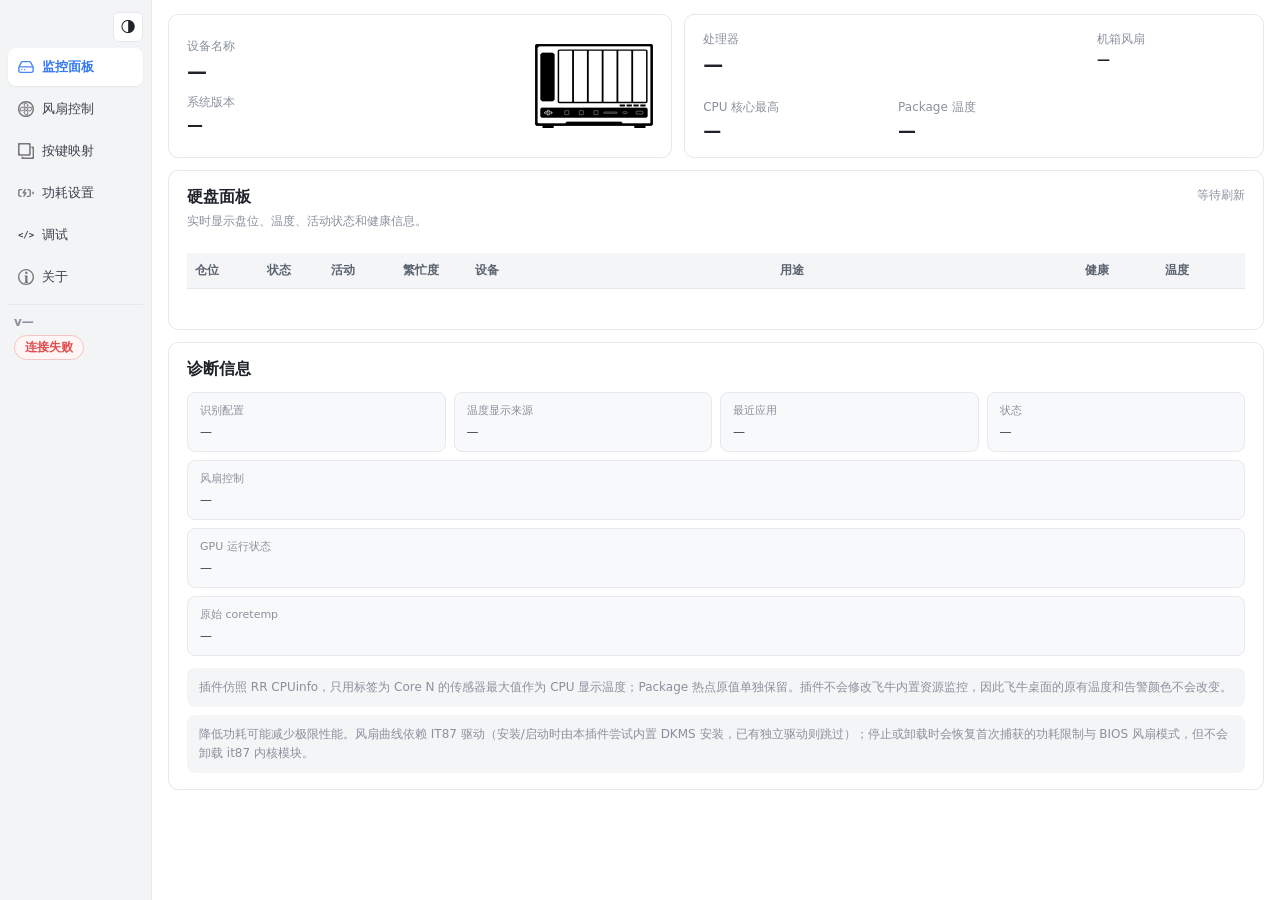
==== app/ui/static/index.html @ 1a3ddbdf "恢复上游完整项目结构 (保留 src/ 简化版待整合)" ====
<!doctype html>
<html lang="zh-CN">
<head>
  <meta charset="utf-8">
  <meta name="viewport" content="width=device-width, initial-scale=1">
  <meta name="theme-color" content="#f3f4f6">
  <title>TAD6S4N模块</title>
  <script>
    // 首帧引导：与 app.js currentThemeMode() 同口径归一化存储值（非法值归
    // auto），跟随档优先读 fnOS 父窗口 body[theme-mode]（同源内嵌时），
    // 不可读再退 prefers-color-scheme，避免首帧闪错色。
    // theme-color 与 styles.css 的 --bg 同值：手机浏览器地址栏等宿主外壳
    // 取该色，跟随明暗同步，深色页面下不再顶条闪白。
    (function () {
      function parentThemeMode() {
        try {
          var parent = window.parent;
          if (parent === window || !parent.document || !parent.document.body) return '';
          var mode = (parent.document.body.getAttribute('theme-mode') || '').trim().toLowerCase();
          return mode === 'dark' || mode === 'light' ? mode : '';
        } catch (error) { return ''; /* 父窗口跨域不可读 */ }
      }
      try {
        var mode = localStorage.getItem('tad-theme');
        if (mode !== 'dark' && mode !== 'light' && mode !== 'auto') mode = 'auto';
        var theme = mode;
        if (mode === 'auto') {
          theme = parentThemeMode() || (window.matchMedia('(prefers-color-scheme: dark)').matches ? 'dark' : 'light');
        }
        document.documentElement.dataset.theme = theme;
        var themeColor = document.querySelector('meta[name="theme-color"]');
        if (themeColor) themeColor.setAttribute('content', theme === 'dark' ? '#141519' : '#f3f4f6');
      } catch (error) { /* localStorage 不可用时跟随系统 */ }
    })();
  </script>
  <link rel="stylesheet" href="styles.css?v=0.10.19-t5-t5">
  <script>
    // 样式自愈：升级包后浏览器可能仍持有带长缓存的远古样式表（无 CSS 变量，
    // 表现为图表坐标线消失、文字变黑、主题切换无反应）。绕过缓存拉取服务端
    // 现行 styles.css，缺少主题变量标记则把引用换成一次性地址强制刷新。
    (function () {
      if (!window.fetch) return;
      var link = document.querySelector('link[rel="stylesheet"][href*="styles.css"]');
      if (!link) return;
      fetch(link.href, { cache: 'reload' }).then(function (res) { return res.text(); }).then(function (text) {
        if (text.indexOf('chart-grid-line') !== -1 || link.dataset.healed === '1') return;
        link.dataset.healed = '1';
        link.href = link.href.replace(/([?&])v=[^&]*/, '$1v=' + Date.now());
      }).catch(function () { /* 网络失败时保持现状 */ });
    })();
  </script>
</head>
<body>
  <main class="shell">
    <div class="app-layout">
      <aside class="app-sidebar">
        <button id="theme-toggle" type="button" class="theme-toggle" aria-label="切换主题">🌗</button>
        <nav class="app-tabs" role="tablist" aria-label="插件功能">
          <button id="tab-temperature" type="button" role="tab" aria-selected="true" aria-controls="panel-temperature" tabindex="0"><img src="images/panel/监控面板图标.svg" alt="">监控面板</button>
          <button id="tab-fan" type="button" role="tab" aria-selected="false" aria-controls="panel-fan" tabindex="-1"><img src="images/panel/风扇控制图标.svg" alt="">风扇控制</button>
          <button id="tab-gpio" type="button" role="tab" aria-selected="false" aria-controls="panel-gpio" tabindex="-1"><img src="images/panel/按键映射图标.svg" alt="">按键映射</button>
          <button id="tab-power" type="button" role="tab" aria-selected="false" aria-controls="panel-power" tabindex="-1"><img src="images/panel/功耗设置图标.svg" alt="">功耗设置</button>
          <button id="tab-debug" type="button" role="tab" aria-selected="false" aria-controls="panel-debug" tabindex="-1"><span class="debug-tab-icon" aria-hidden="true">&lt;/&gt;</span>调试</button>
          <button id="tab-about" type="button" role="tab" aria-selected="false" aria-controls="panel-about" tabindex="-1"><img src="images/panel/关于我们图标.svg" alt="">关于</button>
        </nav>
        <section class="sidebar-meta" aria-label="插件信息">
          <span id="app-version" class="app-version">v—</span>
          <div class="health-summary">
            <span id="health" class="badge pending" tabindex="0" aria-describedby="health-tooltip">读取中</span>
            <div id="health-tooltip" class="health-tooltip" role="tooltip">正在读取模块状态…</div>
          </div>
        </section>
      </aside>

      <form id="config-form" class="tab-form">
        <section id="panel-temperature" class="tab-panel" role="tabpanel" aria-labelledby="tab-temperature">
          <section class="overview-grid" aria-label="设备状态">
            <article class="card device-identity">
              <div class="device-copy">
                <span>设备名称</span>
                <strong id="device-name">—</strong>
                <span>系统版本</span>
                <b id="os-version">—</b>
              </div>
              <img src="images/panel/设备外观图.svg" alt="TAD6S4N 设备外观">
            </article>
            <article class="card device-stats">
              <div class="processor-overview">
                <div>
                  <span>处理器</span>
                  <strong id="cpu-model">—</strong>
                </div>
                <div class="temperature-pair">
                  <p><span id="cpu-display-label">CPU 核心最高</span><b id="cpu-display-temperature">—</b></p>
                  <p><span>Package 温度</span><b id="package-temperature">—</b></p>
                </div>
              </div>
              <div class="fan-overview">
                <span>机箱风扇</span>
                <div id="fan-rpm-list" class="fan-rpm-list"><strong id="fan-rpm">—</strong></div>
              </div>
            </article>
          </section>

          <section class="card storage-panel" aria-labelledby="storage-heading">
            <div class="panel-heading">
              <div>
                <h2 id="storage-heading">硬盘面板</h2>
                <p>实时显示盘位、温度、活动状态和健康信息。</p>
              </div>
              <span id="storage-updated" class="table-meta">等待刷新</span>
            </div>
            <div id="storage-visual" class="storage-visual" aria-label="硬盘机箱槽位图"></div>
            <div class="table-scroll">
              <table class="status-table storage-table">
                <thead><tr><th class="storage-col-slot">仓位</th><th class="storage-col-state">状态</th><th class="storage-col-activity">活动</th><th class="storage-col-util">繁忙度</th><th class="storage-col-device"><span class="storage-head-device">设备</span><span class="storage-head-model">型号</span></th><th class="storage-col-purpose">用途</th><th class="storage-col-health">健康</th><th class="storage-col-temp">温度</th></tr></thead>
                <tbody id="storage-body"></tbody>
              </table>
            </div>
            <p id="storage-error" class="inline-status"></p>
          </section>

          <section class="card details">
            <h2>诊断信息</h2>
            <dl class="diagnostic-grid">
              <div class="diagnostic-card"><dt>识别配置</dt><dd id="profile">—</dd></div>
              <div class="diagnostic-card"><dt>温度显示来源</dt><dd id="temperature-source">—</dd></div>
              <div class="diagnostic-card"><dt>最近应用</dt><dd id="last-apply">—</dd></div>
              <div class="diagnostic-card"><dt>状态</dt><dd id="last-error">—</dd></div>
              <div class="diagnostic-card diagnostic-wide"><dt>风扇控制</dt><dd id="fan-control" class="diagnostic-chips">—</dd></div>
              <div class="diagnostic-card diagnostic-wide"><dt>GPU 运行状态</dt><dd id="gpu-runtime" class="diagnostic-chips">—</dd></div>
              <div class="diagnostic-card diagnostic-wide"><dt>原始 coretemp</dt><dd id="temperature-sensors" class="diagnostic-chips sensor-chips">—</dd></div>
            </dl>
            <p class="notice temperature-notice">插件仿照 RR CPUinfo，只用标签为 Core N 的传感器最大值作为 CPU 显示温度；Package 热点原值单独保留。插件不会修改飞牛内置资源监控，因此飞牛桌面的原有温度和告警颜色不会改变。</p>
            <p class="notice">降低功耗可能减少极限性能。风扇曲线依赖 IT87 驱动（安装/启动时由本插件尝试内置 DKMS 安装，已有独立驱动则跳过）；停止或卸载时会恢复首次捕获的功耗限制与 BIOS 风扇模式，但不会卸载 it87 内核模块。</p>
          </section>
        </section>

        <section id="panel-fan" class="tab-panel" role="tabpanel" aria-labelledby="tab-fan" hidden>
          <div id="fan-driver-warning" class="fan-driver-warning" role="alert" hidden>
            <span class="warning-icon" aria-hidden="true">!</span>
            <div>
              <strong id="fan-warning-title">未检测到或未加载 IT87 风扇驱动</strong>
              <p><span id="fan-warning-description">风扇转速和 PWM 控制暂不可用。请确认已安装 dkms、gcc、make 与当前内核的 linux-headers，然后重启本模块。</span> <a id="fan-warning-driver-link" href="https://github.com/IamAyang233/fnos-it87-kmod" target="_blank" rel="noopener noreferrer">仍可用独立 IT87 驱动包（可选）</a></p>
            </div>
          </div>
          <section class="card fan-editor" aria-labelledby="fan-heading">
            <div class="panel-heading fan-heading">
              <div>
                <h2 id="fan-heading">CPU、HDD 与 NVMe 三温控曲线</h2>
                <p>三条曲线分别计算目标转速，始终采用较高值；传感器异常或达到紧急温度时自动满速。</p>
              </div>
              <label class="toggle"><input id="fan-enabled" type="checkbox"><span></span>启用风扇曲线</label>
            </div>

            <select id="fan-device" hidden aria-hidden="true"></select>
            <div class="field-grid fan-settings">
              <label class="field">
                <span>最低转速</span>
                <div class="input-wrap"><input id="fan-min" type="number" min="30" max="100" step="1" required><b>%</b></div>
                <small>为防止停转，最低允许 30%</small>
              </label>
              <label class="field">
                <span>紧急满速温度</span>
                <div class="input-wrap"><input id="fan-emergency" type="number" min="70" max="100" step="1" required><b>°C</b></div>
                <small>达到此温度立即强制 100%</small>
              </label>
              <label class="field">
                <span>采样间隔</span>
                <div class="input-wrap"><input id="fan-poll" type="number" min="1" max="10" step="1" required><b>秒</b></div>
                <small>建议保持 2 秒</small>
              </label>
            </div>

            <div class="curve-tabs" role="tablist" aria-label="温控曲线编辑器切换">
              <button id="curve-tab-cpu" type="button" class="curve-tab" role="tab" aria-selected="true" aria-controls="cpu-curve-editor">CPU</button>
              <button id="curve-tab-hdd" type="button" class="curve-tab" role="tab" aria-selected="false" aria-controls="disk-curve-editor">HDD/SATA</button>
              <button id="curve-tab-nvme" type="button" class="curve-tab" role="tab" aria-selected="false" aria-controls="nvme-curve-editor">NVMe</button>
            </div>

            <div class="curve-editors">
              <section id="cpu-curve-editor" class="curve-editor" role="tabpanel" aria-labelledby="cpu-curve-heading" data-curve-kind="cpu">
                <div class="curve-editor-heading">
                  <h3 id="cpu-curve-heading">CPU 温度曲线</h3>
                  <span>读取 coretemp 最高值</span>
                </div>
                <svg id="fan-curve-chart" class="curve-chart" viewBox="0 0 640 260" role="application" tabindex="0" aria-label="可拖拽的 CPU 温控曲线" aria-describedby="curve-help"></svg>
                <div class="curve-toolbar">
                  <div class="curve-actions">
                    <button id="curve-add" type="button">+ 增加节点</button>
                    <button id="curve-remove" type="button">删除选中节点</button>
                  </div>
                  <strong id="curve-selected">—</strong>
                </div>
                <fieldset class="curve-fan-selector"><legend>CPU 曲线控制的风扇</legend><div id="cpu-fan-options" class="curve-fan-options"></div></fieldset>
                <p id="curve-help">拖动圆点调整 CPU 温度和转速；支持 2–8 个节点，也可使用方向键微调。</p>
              </section>
              <section id="disk-curve-editor" class="curve-editor" role="tabpanel" aria-labelledby="disk-curve-heading" data-curve-kind="hdd" hidden>
                <div class="curve-editor-heading">
                  <h3 id="disk-curve-heading">HDD/SATA 温度曲线</h3>
                  <span>取已勾选前置仓的最高温度</span>
                </div>
                <svg id="disk-curve-chart" class="curve-chart" viewBox="0 0 640 260" role="application" tabindex="0" aria-label="可拖拽的 HDD 温控曲线" aria-describedby="disk-curve-help"></svg>
                <div class="curve-toolbar">
                  <div class="curve-actions">
                    <button id="disk-curve-add" type="button">+ 增加节点</button>
                    <button id="disk-curve-remove" type="button">删除选中节点</button>
                  </div>
                  <strong id="disk-curve-selected">—</strong>
                </div>
                <fieldset class="curve-fan-selector"><legend>HDD/SATA 曲线控制的风扇</legend><div id="hdd-fan-options" class="curve-fan-options"></div></fieldset>
                <fieldset class="curve-slot-selector">
                  <legend>参与 HDD/SATA 温控的槽位</legend>
                  <p>取消勾选后，该槽位温度不再影响风扇；温度缓存约每 60 秒更新。</p>
                  <div id="hdd-slot-options" class="curve-slot-options"></div>
                </fieldset>
                <p id="disk-curve-help">默认 25°C 使用最低转速、35°C 使用 85%、50°C 使用 100%；温度来自前置 SATA 仓。</p>
              </section>
              <section id="nvme-curve-editor" class="curve-editor" role="tabpanel" aria-labelledby="nvme-curve-heading" data-curve-kind="nvme" hidden>
                <div class="curve-editor-heading">
                  <h3 id="nvme-curve-heading">NVMe 温度曲线</h3>
                  <span>取已勾选 M.2 槽的最高温度</span>
                </div>
                <svg id="nvme-curve-chart" class="curve-chart" viewBox="0 0 640 260" role="application" tabindex="0" aria-label="可拖拽的 NVMe 温控曲线" aria-describedby="nvme-curve-help"></svg>
                <div class="curve-toolbar">
                  <div class="curve-actions">
                    <button id="nvme-curve-add" type="button">+ 增加节点</button>
                    <button id="nvme-curve-remove" type="button">删除选中节点</button>
                  </div>
                  <strong id="nvme-curve-selected">—</strong>
                </div>
                <fieldset class="curve-fan-selector"><legend>NVMe 曲线控制的风扇</legend><div id="nvme-fan-options" class="curve-fan-options"></div></fieldset>
                <fieldset class="curve-slot-selector">
                  <legend>参与 NVMe/SSD 温控的槽位</legend>
                  <p>取消勾选后，该槽位温度不再影响风扇；全部取消则停用 NVMe 温控曲线。</p>
                  <div id="nvme-slot-options" class="curve-slot-options"></div>
                </fieldset>
                <p id="nvme-curve-help">默认沿用硬盘温控阈值，可独立拖拽调整；温度来自四个 M.2 槽位。</p>
              </section>
            </div>
            <p class="notice curve-notice">最终转速 = CPU、HDD/SATA 与 NVMe 三条曲线目标的最高值；某类盘温暂不可用时，该曲线不参与控制。</p>
          </section>
          <div class="actions app-actions">
            <button id="save-fan" type="button" class="primary">保存风扇控制</button>
          </div>
          <p id="message-fan" class="message" role="status" aria-live="polite"></p>

          <section class="card history-card" aria-labelledby="history-heading">
            <div class="panel-heading">
              <div>
                <h2 id="history-heading">历史温度</h2>
                <p>温度（左轴，°C）与风扇转速（右轴，占满量程百分比）随时间的变化；采样开关、保存天数等更多设置在“&lt;/&gt; 调试”页的“历史温度与风扇控制”。</p>
              </div>
              <div class="history-range" role="group" aria-label="时间范围">
                <div class="history-range-slider">
                  <output id="history-range-value" class="history-range-value" for="history-range-slider">30 分钟</output>
                  <input id="history-range-slider" class="history-range-input" type="range" min="0" max="1000" step="1" value="0" aria-label="历史时间范围：30 分钟到 2 小时无极调节（1 分钟粒度），之后为 6 小时、12 小时、24 小时、7 天、30 天固定挡位，7 天与 30 天按保存天数显隐">
                  <div class="history-range-ticks layout-7" aria-hidden="true">
                    <span class="history-range-tick" data-tick="cont-min">30分</span>
                    <span class="history-range-tick" data-tick="cont-max">2时</span>
                    <span class="history-range-tick" data-tick="6h">6时</span>
                    <span class="history-range-tick" data-tick="12h">12时</span>
                    <span class="history-range-tick" data-tick="24h">24时</span>
                    <span class="history-range-tick" data-tick="7d">7天</span>
                    <span class="history-range-tick" data-tick="30d">30天</span>
                  </div>
                </div>
              </div>
            </div>
            <div id="history-legend" class="history-legend"></div>
            <svg id="history-chart" class="curve-chart history-chart" viewBox="0 0 640 260" role="img" aria-label="温度与风扇转速历史曲线"></svg>
            <div id="history-scrub-bar" class="history-scrub-bar" hidden>
              <span id="history-scrub-range" class="history-scrub-range"></span>
              <button id="history-scrub-live" class="history-scrub-live" type="button" hidden>回到最新</button>
            </div>
            <div id="history-tooltip" class="history-tooltip" role="status" hidden></div>
            <p id="history-status" class="inline-status"></p>
            <p class="notice">数据由插件后台每分钟采样一次并写入本地数据库，按设置的保存天数保留；采样开关、大小上限与保存天数在“&lt;/&gt; 调试”页的“历史温度与风扇控制”中。插件停止运行期间不采集，重启后曲线会出现断口；长时间范围下服务端会自动按峰值聚合，温度曲线展示区间内的最高温；30 分钟至 24 小时各档支持在图上左右拖动，回看约 8 倍于所选跨度的历史记录。</p>
          </section>
          <section class="card debug-panel" id="fan-debug-card" aria-labelledby="fan-debug-heading" hidden>
            <div class="panel-heading">
              <div>
                <h2 id="fan-debug-heading">风扇调试</h2>
                <p>逐风扇手动设定转速与独立的自动递增测试。勾选接管的风扇脱离温控曲线、仅受行内调试值控制（CPU 超过紧急温度时仍强制全速兜底）；未接管的风扇照常受曲线控制，可与调试中的风扇并存。</p>
              </div>
            </div>
            <div class="table-scroll">
              <table class="status-table fan-debug-table">
                <thead><tr><th>接管</th><th>风扇</th><th>通道</th><th>当前转速</th><th>当前 PWM</th><th>模式</th><th>调试转速</th><th>每次递增</th><th>递增间隔</th><th>自动测试</th></tr></thead>
                <tbody id="fan-debug-body"></tbody>
              </table>
            </div>
            <p class="notice">勾选“接管”后该风扇脱离温控曲线，仅受行内调试转速控制；取消勾选立即恢复曲线并结束该风扇的自动测试。调试值支持三种单位：转速 RPM（闭环控制——设定目标转速后按反馈实测自动微调 PWM，实测与目标差 ≤3% 即保持；目标初值来自自动学习的 PWM→转速特性表，全速运转时满转基准也会自动标定并随特性表在重启后保留，表随风扇被驱动过的工况自动充实；等不及自然学习可点行内“标定”主动全速数秒一次学到位；实际转速仍以“当前转速”读数为准）、百分比 %（0–100）、PWM（0–255 原始占空比，不带符号），切换单位时数值自动换算并同步。行内“自动测试”滑动开关按风扇独立启停：开启后从当前调试转速起，按该行的递增值与间隔推进，到所选单位上限自动完成并保持；再次开启会从 0 重跑。一个风扇递增期间，其他风扇可照常手动调试。</p>
            <p id="fan-debug-status" class="message" role="status" aria-live="polite"></p>
          </section>

        </section>

        <section id="panel-gpio" class="tab-panel" role="tabpanel" aria-labelledby="tab-gpio" hidden>
          <section class="card gpio-editor" aria-labelledby="gpio-heading">
            <div class="panel-heading gpio-heading">
              <div>
                <h2 id="gpio-heading">机箱按键映射</h2>
                <p>固定读取主板 GPIO：复制键 0xA04/bit6、网络键 0xA00/bit3、后置重置键 0xA03/bit6；长按 3/9/15 秒可独立绑定内置动作或自定义 Bash 脚本。</p>
              </div>
              <label class="toggle"><input id="gpio-enabled" type="checkbox"><span></span>启用按键映射</label>
            </div>
            <div class="table-scroll">
              <table class="status-table gpio-table">
                <thead><tr><th>按键</th><th>长按 3 秒</th><th>长按 9 秒</th><th>长按 15 秒</th></tr></thead>
                <tbody>
                  <tr data-button="copy"><th data-label="按键"><span class="button-name"><img src="images/panel/复制按键.svg" alt="">复制按键</span></th><td data-label="长按 3 秒"><select class="gpio-action" data-stage="hold_3s"></select></td><td data-label="长按 9 秒"><select class="gpio-action" data-stage="hold_9s"></select></td><td data-label="长按 15 秒"><select class="gpio-action" data-stage="hold_15s"></select></td></tr>
                  <tr data-button="network"><th data-label="按键"><span class="button-name"><img src="images/panel/网络按键.svg" alt="">网络按键</span></th><td data-label="长按 3 秒"><select class="gpio-action" data-stage="hold_3s"></select></td><td data-label="长按 9 秒"><select class="gpio-action" data-stage="hold_9s"></select></td><td data-label="长按 15 秒"><select class="gpio-action" data-stage="hold_15s"></select></td></tr>
                  <tr data-button="rear_reset"><th data-label="按键"><span class="button-name"><img src="images/panel/RESET按键.svg" alt="">后置重置按键</span></th><td data-label="长按 3 秒"><select class="gpio-action" data-stage="hold_3s"></select></td><td data-label="长按 9 秒"><select class="gpio-action" data-stage="hold_9s"></select></td><td data-label="长按 15 秒"><select class="gpio-action" data-stage="hold_15s"></select></td></tr>
                </tbody>
              </table>
            </div>
            <p id="gpio-status" class="inline-status">按键映射默认关闭。</p>
            <p class="notice">短按不会触发动作；达到长按阈值时会尝试蜂鸣并闪灯确认，松开后执行对应动作。自定义脚本由插件服务以 root 运行，单次最长 30 秒并限制日志输出。请只保存你完全信任的脚本。</p>
          </section>
          <section class="card gpio-scripts-panel" aria-labelledby="gpio-scripts-heading">
            <div class="panel-heading">
              <div>
                <h2 id="gpio-scripts-heading">Shell 脚本管理</h2>
                <p>新增或编辑 Bash 脚本后，再到上方长按下拉框选择对应脚本；最后点击“保存按钮控制”统一持久化。</p>
              </div>
              <button id="gpio-script-add" type="button" class="primary">+ 新增脚本</button>
            </div>
            <div id="gpio-script-list" class="gpio-script-list"></div>
            <div id="gpio-script-editor" class="gpio-script-editor" hidden>
              <input id="gpio-script-id" type="hidden">
              <label class="field script-name-field">
                <span>脚本名称</span>
                <input id="gpio-script-name" class="text-input" type="text" maxlength="64" placeholder="例如：重启 Docker 服务" autocomplete="off">
              </label>
              <label class="script-body-label" for="gpio-script-body">Bash 脚本内容</label>
              <div class="bash-editor">
                <pre id="gpio-script-highlight" aria-hidden="true"><code></code></pre>
                <textarea id="gpio-script-body" aria-label="Bash 脚本内容" spellcheck="false" autocapitalize="off" autocomplete="off" wrap="off" placeholder="#!/usr/bin/env bash&#10;set -euo pipefail&#10;&#10;# 在这里编写脚本"></textarea>
              </div>
              <div class="script-editor-footer">
                <span id="gpio-script-size">0 / 65536 字节</span>
                <div class="actions">
                  <button id="gpio-script-cancel" type="button">取消</button>
                  <button id="gpio-script-commit" type="button" class="primary">应用脚本修改</button>
                </div>
              </div>
            </div>
            <p id="gpio-script-message" class="inline-status" role="status" aria-live="polite"></p>
            <p class="notice script-risk-notice">高风险功能：脚本拥有 root 权限，可以修改或删除系统数据。插件只负责固定使用 Bash、限制执行时间和输出大小，不会分析脚本是否安全。</p>
          </section>
          <div class="actions app-actions">
            <button id="save-gpio" type="button" class="primary">保存按钮控制</button>
          </div>
          <p id="message-gpio" class="message" role="status" aria-live="polite"></p>
        </section>

        <section id="panel-power" class="tab-panel" role="tabpanel" aria-labelledby="tab-power" hidden>
          <section class="card power-panel" aria-labelledby="power-heading">
            <div class="panel-heading">
              <div>
                <h2 id="power-heading">功耗模式</h2>
                <p>根据处理器自动提供节能、标准和性能配置，也可切换到自定义功耗。</p>
              </div>
              <label class="toggle"><input id="enabled" type="checkbox"><span></span>启用限制</label>
            </div>
            <div id="power-modes" class="power-modes" role="radiogroup" aria-label="功耗模式">
              <label><input type="radio" name="power-mode" value="saving"><span>节能</span></label>
              <label><input type="radio" name="power-mode" value="standard"><span>标准</span></label>
              <label><input type="radio" name="power-mode" value="performance"><span>性能</span></label>
              <label><input type="radio" name="power-mode" value="custom"><span>自定义</span></label>
            </div>
            <div class="power-current"><span>当前 PL1 <b id="current-pl1">—</b></span><span>当前 PL2 <b id="current-pl2">—</b></span></div>
            <div id="power-custom-fields" class="field-grid power-settings">
              <label class="field"><span>PL1 持续功耗</span><div class="input-wrap"><input id="pl1" type="number" step="1" required><b>W</b></div><small id="pl1-range">—</small></label>
              <label class="field"><span>PL2 短时功耗</span><div class="input-wrap"><input id="pl2" type="number" step="1" required><b>W</b></div><small id="pl2-range">—</small></label>
              <label class="field"><span>自动校验间隔</span><div class="input-wrap"><input id="interval" type="number" min="5" max="300" step="1" required><b>秒</b></div><small>系统或休眠恢复覆盖限制后自动重应用</small></label>
            </div>
            <p class="notice">预设值始终受当前处理器与 RAPL 硬件上限约束；性能模式不会越过插件识别的安全范围。</p>
          </section>
          <div class="actions app-actions">
            <button id="save-global" type="button" class="primary">保存功耗设置</button>
            <button id="apply-now" type="button">立即重应用</button>
            <button id="restore" type="button" class="danger">恢复安装前配置</button>
          </div>
          <p id="message-global" class="message" role="status" aria-live="polite"></p>
        </section>

        <section id="panel-debug" class="tab-panel" role="tabpanel" aria-labelledby="tab-debug" hidden>
          <section class="card debug-panel" aria-labelledby="debug-heading">
            <div class="panel-heading">
              <div>
                <h2 id="debug-heading">调试报告</h2>
                <p>生成可供排查问题使用的模块诊断报告。报告主体来自调试接口，另附宿主窗口结构信息（标签/类名/背景色，不含文本与地址）用于定位窗口外观问题。</p>
              </div>
            </div>
            <div class="actions debug-actions">
              <button id="debug-generate-report" type="button" class="primary">生成调试报告</button>
              <button id="debug-copy-report" type="button" disabled>复制报告</button>
              <button id="debug-download-report" type="button" disabled>下载报告</button>
              <button id="debug-open-issue" type="button" disabled>打开 GitHub Issue</button>
            </div>
            <p id="debug-report-meta" class="debug-report-meta">尚未生成报告</p>
            <textarea id="debug-report" class="debug-report" readonly spellcheck="false" aria-label="调试报告内容" placeholder="点击“生成调试报告”获取报告"></textarea>
            <p id="debug-status" class="message" role="status" aria-live="polite">可以生成一份新的调试报告。</p>
          </section>

          <section class="card debug-panel" aria-labelledby="history-settings-heading">
            <div class="panel-heading">
              <div>
                <h2 id="history-settings-heading">历史温度与风扇控制</h2>
                <p>采样开关、数据库大小上限与保存天数，以及历史数据的导出与清空；曲线与时间范围在“风扇控制”页的历史温度卡片。风扇调试控制在“风扇控制”页，用下方开关启用。</p>
              </div>
              <label class="toggle"><input id="fan-debug-visible" type="checkbox"><span></span>启用风扇调试</label>
            </div>
            <label class="toggle history-toggle"><input id="history-enabled" type="checkbox"><span></span>启用历史记录</label>
            <div id="history-disabled-notice" class="inline-status history-disabled-notice" hidden>历史记录已停用：后台不再写入新采样，已保存的数据仍会按保留期与大小上限继续清理。</div>
            <div class="field-grid history-settings">
              <label class="field">
                <span>数据库大小上限</span>
                <div class="input-wrap"><input id="history-max-size" type="number" min="8" max="1024" step="8" value="64" inputmode="numeric"><b>MB</b></div>
                <small>超限后同步清理运行日志</small>
              </label>
              <label class="field">
                <span>保存天数</span>
                <div class="input-wrap"><input id="history-retention-days" type="number" min="1" step="1" value="30" inputmode="numeric"><b>天</b></div>
                <small>默认 30 天；可设大实现接近不限期，磁盘由大小上限兜底</small>
              </label>
            </div>
            <div class="history-archive">
              <label class="toggle history-archive-toggle"><input id="history-archive-enabled" type="checkbox"><span></span>启用长期记录</label>
              <div class="field history-archive-dir">
                <span>长期记录保存位置</span>
                <div class="history-archive-row">
                  <input id="history-archive-dir" class="text-input" type="text" placeholder="/vol1/1000/长期记录" autocomplete="off" spellcheck="false">
                  <button id="history-archive-browse" type="button">浏览</button>
                </div>
                <small>开启后数据先在系统盘缓存，按月归档写入到保存位置，HDD 仅在归档时单次写入，文件数量不限制</small>
              </div>
            </div>
            <div class="actions history-actions">
              <button id="save-history" type="button" class="primary">保存历史设置</button>
              <div class="history-export-wrap" title="导出后台采样的温度、风扇与传感器历史（SQLite 数据库，按保存天数保留）；sql 为数据库快照，csv 为可用 Excel 打开的宽表">
                <button id="history-export-toggle" type="button" aria-haspopup="true" aria-expanded="false">导出历史温度数据 ▾</button>
                <div id="history-export-menu" class="history-export-menu" hidden>
                  <button id="history-export-sql" type="button">下载sql</button>
                  <button id="history-export-csv" type="button">下载为csv</button>
                </div>
              </div>
              <button id="history-clear" type="button" class="danger">清空数据库</button>
            </div>
            <p id="message-history" class="message" role="status" aria-live="polite"></p>
            <p class="notice history-limit-notice">满配设备（4 风扇 + 6 盘位 + 12 传感器）每分钟采样约 0.7 KB，30 天约 30–45 MB；数据库同时受 保留天数与大小上限约束，超限后从最旧的一天开始删除。</p>
          </section>

          <section class="card debug-panel" aria-labelledby="runlog-heading">
            <div class="panel-heading">
              <div>
                <h2 id="runlog-heading">运行日志</h2>
                <p>守护进程的文本诊断日志（/var/log/tank/tad-module.log），正常情况下近乎空白；超过大小上限会自动截断并保留一代备份。</p>
              </div>
            </div>
            <div class="field-grid history-settings">
              <label class="field">
                <span>日志大小上限</span>
                <div class="input-wrap"><input id="runlog-max-size" type="number" min="1" max="256" step="1" value="16" inputmode="numeric"><b>MB</b></div>
                <small>范围 1–256 MB，默认 16 MB；与历史数据库大小上限相互独立</small>
              </label>
            </div>
            <div class="actions history-actions">
              <button id="save-runlog" type="button" class="primary">保存日志设置</button>
              <button id="runlog-export" type="button">导出日志</button>
              <button id="runlog-clear" type="button" class="danger">清空日志</button>
            </div>
            <p id="runlog-status" class="message" role="status" aria-live="polite"></p>
          </section>

          <section class="card debug-panel" aria-labelledby="sensor-names-heading">
            <div class="panel-heading">
              <div>
                <h2 id="sensor-names-heading">传感器显示名</h2>
                <p>为温度传感器设置便于辨认的显示名（如多个 temp1），并可选择其归属父类（默认按驱动自动归类）；历史温度与悬浮提示会使用该名称，配置保存在本机，所有设备生效。</p>
              </div>
            </div>
            <div id="sensor-names-list" class="sensor-names-list"></div>
            <div class="actions debug-actions">
              <button id="sensor-names-save" type="button" class="primary">保存显示名</button>
            </div>
            <p id="sensor-names-status" class="message" role="status" aria-live="polite">切换到历史温度页一次即可列出全部传感器。</p>
          </section>

          <section class="card debug-panel" aria-labelledby="serial-sensor-heading">
            <div class="panel-heading">
              <div>
                <h2 id="serial-sensor-heading">USB 串口温度传感器</h2>
                <p>经 USB 转串口模块（CH340、CP210x、FTDI 等）接入的温度计：固件逐行输出含温度数字的文本（如 25.6、+25.6、temp:25.6），行内第一个合理温度按摄氏度入库，可同时接多个。读取为间歇轮询（每 5 秒开口读一次），其余时间串口空闲、可被其他程序读取。读数出现在历史温度「其它」分组（键 usb:tty: 开头），可在上方「传感器显示名」改名。设备优先选 by-id 路径（插拔编号不漂移）；两个一模一样的适配器 by-id 会撞名，用 by-path 按物理插口区分。</p>
              </div>
            </div>
            <div id="serial-sensor-rows" class="serial-sensor-rows"></div>
            <div class="actions debug-actions">
              <button id="serial-sensor-add" type="button">添加传感器</button>
              <button id="serial-sensor-save" type="button" class="primary">保存串口传感器</button>
            </div>
            <p id="serial-sensor-status" class="message" role="status" aria-live="polite">插入 USB 转串口设备后，下拉框会自动列出候选串口。</p>
          </section>
        </section>

        <section id="panel-about" class="tab-panel" role="tabpanel" aria-labelledby="tab-about" hidden>
          <section class="card about-panel">
            <div class="about-heading">
              <img src="images/panel/设备外观图.svg" alt="TAD6S4N">
              <div>
                <h2>TAD6S4N模块</h2>
                <p>为 TANK TAD6S4N 机型定制，其它硬件目前未做完整适配。</p>
                <p class="about-version-line">当前版本 <strong id="about-version">v—</strong></p>
                <div class="about-health-line">
                  <span>运行状态</span>
                  <span id="about-health" class="badge pending">读取中</span>
                </div>
                <p id="about-health-detail" class="about-health-detail">正在读取模块状态…</p>
              </div>
            </div>
            <div class="about-features">
              <article><h3>监控面板</h3><p>显示主机名称、系统版本、CPU 型号温度、风扇转速，以及硬盘位置、温度、活动和健康状态。</p></article>
              <article><h3>风扇控制</h3><p>通过 CPU、HDD 和 NVMe 三条温度曲线智能调度散热，并支持按风扇独立选择温度来源。</p></article>
              <article><h3>按键映射</h3><p>适配前置复制、网络按键和后置 RESET 孔，每个按键支持四种触发时长与自定义 Bash 脚本。</p></article>
              <article><h3>功耗设置</h3><p>提供节能、标准、性能和自定义功耗模式，直观限制 PL1 与 PL2 功耗墙。</p></article>
            </div>
            <section class="about-project" aria-label="项目与更新">
              <div>
                <h3>项目与更新</h3>
                <p>可前往 GitHub 查看源码，或手动检查是否有新版本。进入插件时不会自动联网检查。</p>
              </div>
              <div class="about-actions">
                <a class="about-action" href="https://github.com/luodaoyi/TAD6S4N10G-fnos" target="_blank" rel="noopener noreferrer">GitHub 仓库</a>
                <button id="check-updates" type="button" class="primary">检查更新</button>
                <a id="update-release-link" class="about-action about-update-link" href="https://github.com/luodaoyi/TAD6S4N10G-fnos/releases" target="_blank" rel="noopener noreferrer" hidden>前往更新</a>
              </div>
              <p id="update-status" class="update-status" role="status" aria-live="polite">点击检查是否有新版本</p>
            </section>
            <p class="notice">风扇功能依赖 IT87 驱动（本插件安装时会尝试内置 DKMS）。插件开发：<a href="https://mi-d.cn" target="_blank" rel="noopener noreferrer">mi-d.cn</a> · <a href="https://tank-g.taobao.com/" target="_blank" rel="noopener noreferrer">TANK</a></p>
          </section>
        </section>
      </form>
    </div>
  </main>
  <div id="app-modal" class="app-modal" hidden>
    <div class="app-modal-backdrop" data-modal-close></div>
    <div class="app-modal-dialog" role="dialog" aria-modal="true" aria-labelledby="app-modal-title">
      <h3 id="app-modal-title">详细信息</h3>
      <p id="app-modal-body"></p>
      <button id="app-modal-close" type="button" class="primary" data-modal-close>关闭</button>
    </div>
  </div>
  <script src="app.js?v=0.10.19-t5-t5" defer></script>
</body>
</html>
---- app/ui/static/styles.css ----
:root {
  color-scheme: light;
  --bg: #f3f4f6;
  --sidebar: #f3f4f6;
  --surface: #ffffff;
  --line: #e6e8ed;
  --line-strong: #d5d9e0;
  --primary: #3478f6;
  --primary-hover: #2b6ae8;
  --primary-soft: #eaf2ff;
  --text: #1f2329;
  --muted: #8a919c;
  --label: #5c6470;
  --success: #2ba471;
  --warning: #d8922a;
  --danger: #e24c4c;
  --surface-soft: #f8f9fb;
  --surface-muted: #f3f5f7;
  --text-body: #2f3642;
  --text-secondary: #3a404c;
  --chart-grid: rgba(72, 82, 102, .12);
  --chart-axis: #8a919c;
  --sidebar-hover: rgba(255, 255, 255, .55);
  --radius: 10px;
  --radius-sm: 6px;

  font-family: "PingFang SC", "Microsoft YaHei UI", "Microsoft YaHei", system-ui, sans-serif;
  color: var(--text);
  background: var(--bg);
}

[data-theme="dark"] {
  color-scheme: dark;
  --bg: #141519;
  --sidebar: #16171c;
  --surface: #1f2126;
  --line: #2e3138;
  --line-strong: #3a3e47;
  --primary: #5b93ff;
  --primary-hover: #77a5ff;
  --primary-soft: #22304a;
  --text: #e8eaee;
  --muted: #9aa2ad;
  --label: #a6adb8;
  --success: #45c48d;
  --warning: #e6a53c;
  --danger: #f16a6a;
  --surface-soft: #22252b;
  --surface-muted: #262931;
  --text-body: #cfd3d9;
  --text-secondary: #b4bac3;
  --chart-grid: rgba(255, 255, 255, .25);
  --chart-axis: #c5cbd4;
  --sidebar-hover: rgba(255, 255, 255, .08);
}

* { box-sizing: border-box; }

html, body {
  height: 100%;
  margin: 0;
  /* overflow:hidden 仍允许程序化/聚焦滚动：手机上点页面底部的控件时，
   * 浏览器 scroll-into-view 会把根元素滚出视口，整个 100% 高的壳随之
   * 离开渲染区，只剩背景色（表现为白屏）。clip 连程序化滚动一并禁止，
   * 不支持 clip 的旧引擎回退到 hidden。 */
  overflow: hidden;
  overflow: clip;
  background: var(--bg);
}

h2, h3, p { margin-top: 0; }
h2 {
  margin-bottom: 4px;
  color: var(--text);
  font-size: 16px;
  font-weight: 700;
  letter-spacing: 0;
}
h3 {
  margin-bottom: 0;
  font-size: 14px;
  font-weight: 700;
}

button, input, select, textarea { font: inherit; }

.shell,
.app-layout {
  height: 100%;
  min-height: 0;
  min-width: 0;
  overflow: hidden;
  background: var(--bg);
}

.app-layout {
  display: grid;
  grid-template-columns: 152px minmax(0, 1fr);
}

.app-sidebar {
  display: flex;
  flex-direction: column;
  min-width: 0;
  min-height: 0;
  padding: 12px 8px 10px;
  overflow-x: hidden;
  overflow-y: auto;
  overscroll-behavior: contain;
  border-right: 1px solid var(--line);
  background: var(--sidebar);
}

.app-tabs {
  display: flex;
  flex: 0 0 auto;
  flex-direction: column;
  gap: 4px;
  min-height: auto;
  overflow: visible;
}

.app-tabs button {
  display: flex;
  gap: 8px;
  align-items: center;
  width: 100%;
  height: 38px;
  min-height: 38px;
  padding: 0 10px;
  border: 0;
  border-radius: 8px;
  color: var(--text-secondary);
  background: transparent;
  text-align: left;
  font-size: 13px;
  font-weight: 500;
  cursor: pointer;
}

.app-tabs button > img {
  width: 16px;
  height: 16px;
  object-fit: contain;
  opacity: .72;
}

.debug-tab-icon {
  display: inline-flex;
  justify-content: center;
  align-items: center;
  width: 16px;
  height: 16px;
  color: currentColor;
  font: 700 9px/1 ui-monospace, SFMono-Regular, Menlo, Consolas, monospace;
}

.app-tabs button[aria-selected="true"] {
  color: var(--primary);
  background: var(--surface);
  box-shadow: 0 1px 2px rgba(31, 35, 41, .06);
  font-weight: 650;
}

.app-tabs button[aria-selected="true"] > img {
  opacity: 1;
  filter: invert(39%) sepia(86%) saturate(1804%) hue-rotate(201deg) brightness(98%) contrast(96%);
}

.app-tabs button:hover:not([aria-selected="true"]) { background: var(--sidebar-hover); }
.app-tabs button:focus-visible,
button:focus-visible,
select:focus-visible,
input:focus-visible,
.curve-chart:focus-visible,
.badge:focus-visible {
  outline: 2px solid rgba(52, 120, 246, .45);
  outline-offset: 2px;
}

.sidebar-meta {
  display: flex;
  flex-direction: column;
  gap: 6px;
  flex-shrink: 0;
  margin-top: 8px;
  padding: 10px 6px 2px;
  border-top: 1px solid var(--line);
  font-size: 12px;
}

.app-version {
  color: var(--muted);
  font-size: 12px;
  font-weight: 650;
}

#fan-device[hidden] { display: none !important; }

.badge {
  display: inline-flex;
  align-items: center;
  padding: 3px 10px;
  border: 1px solid var(--line);
  border-radius: 999px;
  color: var(--muted);
  background: var(--surface);
  font-size: 12px;
  font-weight: 650;
}

.badge.ok { color: var(--success); border-color: #bfe8d6; background: #f3fbf7; }
.badge.error { color: var(--danger); border-color: #f3c6c4; background: #fff6f5; }
.badge.pending { color: var(--muted); }

.health-summary { position: relative; align-self: flex-start; }
.health-summary .badge { cursor: help; }

.health-tooltip {
  position: fixed;
  z-index: 110;
  right: auto;
  bottom: 16px;
  left: 160px;
  width: min(360px, calc(100vw - 176px));
  max-height: calc(100vh - 32px);
  overflow: auto;
  padding: 10px 12px;
  border: 1px solid var(--line);
  border-radius: 8px;
  color: var(--text-secondary);
  background: var(--surface);
  box-shadow: 0 10px 28px rgba(31, 35, 41, .14);
  font-size: 12px;
  line-height: 1.6;
  white-space: pre-line;
  overflow-wrap: anywhere;
  opacity: 0;
  visibility: hidden;
  pointer-events: none;
}

.health-tooltip.visible,
.health-summary:hover .health-tooltip,
.health-summary:focus-within .health-tooltip {
  opacity: 1;
  visibility: visible;
}

.tab-form {
  min-width: 0;
  height: 100%;
  padding: 14px 16px 18px;
  overflow-x: hidden;
  overflow-y: auto;
  overscroll-behavior: contain;
  background: var(--surface);
}

.tab-panel {
  display: flex;
  flex-direction: column;
  gap: 12px;
  min-width: 0;
}

.tab-panel[hidden] { display: none !important; }

.card,
.panel,
.details {
  min-width: 0;
  padding: 16px 18px;
  border: 1px solid var(--line);
  border-radius: var(--radius);
  background: var(--surface);
}

.panel-heading {
  display: flex;
  justify-content: space-between;
  gap: 16px;
  align-items: flex-start;
  margin-bottom: 12px;
}

.panel-heading p,
small {
  color: var(--muted);
}

.panel-heading p {
  margin: 0;
  font-size: 12px;
  line-height: 1.55;
}

.fan-heading,
.gpio-heading { margin-bottom: 8px; }

.toggle {
  position: relative; /* input 的包含块：没有它 absolute input 会挂到视口，
     静态位置在滚动内容深处，聚焦滚动把整页拉出视口（白屏第二根因） */
  display: flex;
  gap: 8px;
  align-items: center;
  flex-shrink: 0;
  color: var(--text-body);
  font-size: 13px;
  font-weight: 650;
  white-space: nowrap;
  cursor: pointer;
}

.toggle input { position: absolute; top: 0; left: 0; opacity: 0; }

.toggle span {
  position: relative;
  width: 36px;
  height: 20px;
  border-radius: 999px;
  background: #cfd3db;
  transition: .18s;
}

.toggle span::after {
  content: "";
  position: absolute;
  top: 2px;
  left: 2px;
  width: 16px;
  height: 16px;
  border-radius: 50%;
  background: var(--surface);
  box-shadow: 0 1px 3px rgba(0, 0, 0, .16);
  transition: .18s;
}

.toggle input:checked + span { background: var(--primary); }
.toggle input:checked + span::after { transform: translateX(16px); }

.field > span,
.script-body-label {
  display: block;
  margin-bottom: 6px;
  color: var(--text-secondary);
  font-size: 12px;
  font-weight: 650;
}

.field-grid {
  display: grid;
  grid-template-columns: repeat(3, minmax(0, 1fr));
  gap: 12px;
}

.input-wrap {
  display: flex;
  align-items: center;
  overflow: hidden;
  border: 1px solid var(--line-strong);
  border-radius: var(--radius-sm);
  background: var(--surface);
}
/* 数字输入框限宽：网格列是 1fr 会把输入框连同边框拉到数百像素宽，
   数字只需 3-5 位。限宽加在外框上（含单位标签一起收拢）；
   文本输入不限，保持原有填满行为。:has() 不支持时回退为旧的全宽外观 */
.input-wrap > input[type="number"] { max-width: 150px; }
.input-wrap:has(> input[type="number"]) {
  width: fit-content;
  min-width: 150px;
  max-width: 230px;
  min-height: 38px;
}

input[type="number"] {
  min-width: 0;
  width: 100%;
  padding: 8px 10px;
  border: 0;
  outline: 0;
  color: var(--text);
  background: transparent;
  font-size: 14px;
}

select {
  width: 100%;
  max-width: 100%;
  padding: 7px 10px;
  border: 1px solid var(--line-strong);
  border-radius: 8px;
  outline: 0;
  color: var(--text);
  background: var(--surface);
  font-size: 12px;
}

select:focus,
.input-wrap:focus-within,
.text-input:focus {
  border-color: #8cb4ff;
  box-shadow: 0 0 0 3px rgba(52, 120, 246, .12);
}

.input-wrap b {
  padding-right: 10px;
  color: var(--muted);
  font-size: 12px;
}

small {
  display: block;
  margin-top: 5px;
  font-size: 11px;
  line-height: 1.4;
}

.overview-grid {
  display: grid;
  grid-template-columns: minmax(0, 1fr) minmax(0, 1.15fr);
  gap: 12px;
}

.device-identity,
.device-stats {
  min-width: 0;
  min-height: 0;
}

.device-identity {
  display: flex;
  justify-content: space-between;
  gap: 12px;
  align-items: center;
}

.device-copy { min-width: 0; }

.overview-grid span,
.device-stats span,
.fan-overview > span {
  display: block;
  margin-bottom: 4px;
  color: var(--muted);
  font-size: 12px;
}

.device-identity strong,
.processor-overview strong {
  display: block;
  margin-bottom: 10px;
  color: var(--text);
  font-size: 20px;
  line-height: 1.25;
  overflow-wrap: anywhere;
}

.device-identity b,
.temperature-pair b {
  display: block;
  font-size: 16px;
  font-weight: 700;
}

.device-identity img {
  flex: 0 0 118px;
  width: 118px;
  max-height: 88px;
  object-fit: contain;
}

.device-stats {
  display: grid;
  grid-template-columns: minmax(0, 1fr) minmax(148px, auto);
  gap: 16px;
  align-items: start;
}

.processor-overview { display: grid; gap: 12px; min-width: 0; }

.temperature-pair {
  display: grid;
  grid-template-columns: 1fr 1fr;
  gap: 12px;
}

.temperature-pair p { margin: 0; }
.temperature-pair b { font-size: 18px; }

.fan-overview { min-width: 148px; }

.fan-rpm-list {
  display: grid;
  gap: 6px;
}

.fan-rpm-list p,
.fan-rpm-list strong {
  display: flex;
  justify-content: space-between;
  gap: 10px;
  align-items: baseline;
  margin: 0;
  color: var(--text);
  font-size: 13px;
  font-weight: 700;
  white-space: nowrap;
}

.fan-rpm-list p span {
  margin: 0;
  color: var(--muted);
  font-size: 11px;
  font-weight: 650;
}

.fan-rpm-list p strong {
  display: inline;
  font-size: 13px;
}

.storage-visual {
  display: grid;
  grid-template-columns: minmax(0, 52fr) minmax(0, 43fr);
  gap: clamp(18px, 3vw, 44px);
  align-items: flex-start;
  justify-content: start;
  width: auto;
  max-width: 1100px;
  margin-top: 4px;
  overflow: hidden;
}

.storage-visual-group {
  width: 100%;
  min-width: 0;
  margin: 0;
}

.storage-visual-front { padding-top: 0; }

.storage-visual-m2 .storage-visual-caption {
  position: absolute;
  z-index: 2;
  top: 13.8%;
  left: 50%;
  margin: 0;
  color: #2f3642; /* 面板底图恒为浅色，标题不随主题变色 */
  font-size: clamp(13px, 1.7vw, 16px);
  font-weight: 700;
  line-height: 1.2;
  letter-spacing: .02em;
  text-align: center;
  white-space: nowrap;
  pointer-events: none;
  transform: translate(-50%, -50%);
}

.storage-visual-frame {
  position: relative;
  overflow: hidden;
  background: transparent;
}

.storage-visual-front .storage-visual-frame { width: 100%; aspect-ratio: 37177 / 23931; }
.storage-visual-m2 .storage-visual-frame { width: 100%; aspect-ratio: 347688 / 195718; }

.storage-visual-base {
  display: block;
  width: 100%;
  height: 100%;
  object-fit: contain;
}

.storage-visual-slot {
  position: absolute;
  min-width: 0;
  min-height: 0;
  padding: 0;
  border: 0;
  color: #424955;
  background: transparent;
  text-align: center;
  line-height: 1.15;
  transform: translate(-50%, -50%);
}

.storage-slot-overlay {
  position: absolute;
  inset: 0;
  width: 100%;
  height: 100%;
  object-fit: fill;
}

.storage-slot-overlay.flipped { transform: scaleX(-1); }
.storage-slot-overlay[hidden] { display: none; }

.storage-slot-text {
  position: absolute;
  z-index: 1;
  inset: 0;
  display: flex;
  flex-direction: column;
  justify-content: center;
  align-items: center;
  gap: 2px;
  min-width: 0;
  overflow: hidden;
  padding: 0;
  pointer-events: none;
}

.storage-slot-text b,
.storage-slot-text span {
  position: static;
  max-width: 100%;
  overflow: hidden;
  text-align: center;
  text-overflow: ellipsis;
  white-space: nowrap;
  transform: none;
}
.storage-slot-text b {
  color: #2f3642;
  font-size: 22px;
  font-weight: 800;
  line-height: 1;
}
.storage-slot-text span {
  color: #353b45;
  font-size: 12px;
  font-weight: 700;
  line-height: 1.15;
}
.storage-slot-text small {
  display: block;
  color: #4b5360;
  font-size: 12px;
  font-weight: 650;
  line-height: 1.1;
}

.storage-visual-slot.tone-red .storage-slot-text span,
.storage-visual-slot.tone-red .storage-slot-text small { color: var(--danger); }
.storage-visual-slot.tone-blue .storage-slot-text span,
.storage-visual-slot.tone-blue .storage-slot-text small { color: #1f6fad; }
.storage-visual-slot.tone-gray .storage-slot-text b,
.storage-visual-slot.tone-gray .storage-slot-text small { color: #5b6573; }
.storage-visual-slot.is-empty .storage-slot-text b,
.storage-visual-slot.is-empty .storage-slot-text small {
  color: #f4f6f8;
  text-shadow: 0 1px 2px rgba(31, 35, 41, .35);
}
.storage-visual-slot.is-empty .storage-slot-text span { display: none; }

.storage-visual-front .storage-visual-slot { width: 12.5%; height: 67.8%; top:  47.85%; }
/* 前置仓固定三行槽位（数字/状态/温度，与 M.2 的状态在上、温度在下一致）：
   各行锚定固定高度，温度为空或空仓也保留槽位，空仓的"空置"与在位盘的
   状态词对齐在同一行 */
.storage-visual-front .storage-slot-text b {
  position: absolute;
  left: 0;
  right: 0;
  top: 12%;
}
.storage-visual-front .storage-slot-text span {
  position: absolute;
  left: 0;
  right: 0;
  top: 66%;
  white-space: pre-line;
  line-height: 1.05;
}
.storage-visual-front .storage-slot-text small {
  position: absolute;
  left: 0;
  right: 0;
  top: 36%;
}
.storage-visual-front .storage-visual-slot[data-slot="front-6"] { left: 15.5%; }
.storage-visual-front .storage-visual-slot[data-slot="front-5"] { left: 29.3%; }
.storage-visual-front .storage-visual-slot[data-slot="front-4"] { left: 43.1%; }
.storage-visual-front .storage-visual-slot[data-slot="front-3"] { left: 56.9%; }
.storage-visual-front .storage-visual-slot[data-slot="front-2"] { left: 70.7%; }
.storage-visual-front .storage-visual-slot[data-slot="front-1"] { left: 84.5%; }

.storage-visual-m2 .storage-visual-slot { width: 37.6%; height: 25.4%; }
.storage-visual-m2 .storage-visual-slot[data-slot="m2-4"] { left: 30.66%; top: 42.9%; }
.storage-visual-m2 .storage-visual-slot[data-slot="m2-2"] { left: 69.34%; top: 42.9%; }
.storage-visual-m2 .storage-visual-slot[data-slot="m2-3"] { left: 30.66%; top: 71.3%; }
.storage-visual-m2 .storage-visual-slot[data-slot="m2-1"] { left: 69.34%; top: 71.3%; }
.storage-visual-m2 .storage-slot-text {
  inset: 10% 12%;
  display: grid;
  grid-template-columns: auto auto;
  grid-template-rows: auto auto;
  justify-content: center;
  align-content: center;
  align-items: center;
  justify-items: start;
  column-gap: 8px;
  row-gap: 0;
}
.storage-visual-m2 .storage-slot-text b {
  grid-column: 1;
  grid-row: 1 / span 2;
  line-height: 1;
}
.storage-visual-m2 .storage-slot-text small {
  display: block;
  grid-column: 2;
  grid-row: 1;
  line-height: 1.05;
  white-space: nowrap;
  transform: translateY(-3px);
}
.storage-visual-m2 .storage-slot-text span {
  grid-column: 2;
  grid-row: 2;
  line-height: 1.05;
  transform: translateY(-3px);
}
/* 第二列固定最小宽度：内容宽窄不一（"- °C" 与 "40.0 °C"、空与有）会使
   居中栅格整块平移，仓号数字横向错位；锁宽后数字列起点恒定，上下排
   仓号同一条竖线 */
.storage-visual-m2 .storage-slot-text span,
.storage-visual-m2 .storage-slot-text small {
  min-width: 5.2em;
}

.table-meta {
  color: var(--muted);
  font-size: 12px;
  white-space: nowrap;
}

.table-scroll {
  width: 100%;
  margin-top: 10px;
  overflow-x: auto;
}

.status-table {
  width: 100%;
  min-width: 0;
  table-layout: fixed;
  border-collapse: collapse;
  font-size: 12px;
}

.status-table th,
.status-table td {
  min-width: 0;
  padding: 9px 8px;
  border-bottom: 1px solid var(--line);
  text-align: left;
  vertical-align: middle;
  overflow-wrap: anywhere;
}

.status-table thead th {
  color: var(--label);
  background: var(--surface-muted);
  font-size: 12px;
  font-weight: 650;
}

.status-table tbody th { color: var(--text-body); font-weight: 650; white-space: nowrap; }
.status-table .storage-empty td,
.status-table .storage-empty .storage-card-head { color: var(--label); }
.status-table .storage-present td:nth-child(2) { color: #2f86bc; font-weight: 650; }
.status-table .storage-used td:nth-child(2) { color: var(--success); font-weight: 650; }
.status-table .storage-warning td:nth-child(2),
.status-table .storage-warning td:nth-child(7),
.status-table .storage-hot td:nth-child(8) { color: var(--danger); font-weight: 650; }

.storage-chip {
  display: inline-flex;
  align-items: center;
  max-width: 100%;
  padding: 3px 8px;
  border: 1px solid var(--line-strong);
  border-radius: 6px;
  color: var(--text-body);
  background: var(--surface-muted);
  font-size: 12px;
  font-weight: 700;
  line-height: 1.2;
  white-space: nowrap;
}
.storage-chip.tone-ok { color: #1f7a54; border-color: #b7e2ce; background: #eef8f3; }
.storage-chip.tone-danger { color: #c43b3b; border-color: #f0c4c1; background: #fff2f1; }
.storage-chip.tone-busy { color: #a86410; border-color: #efd0a0; background: #fff6e8; }
.storage-chip.tone-sleep { color: #1f6fad; border-color: #b7d4ee; background: #e8f2fb; }
.storage-chip.tone-idle { color: var(--text-secondary); border-color: #c5cbd4; background: #e8eaee; }
.storage-chip.tone-temp { color: var(--text-body); border-color: var(--line-strong); background: var(--surface-muted); }
.storage-chip.tone-muted { color: var(--muted); border-color: var(--line-strong); background: var(--surface-muted); }
button.storage-chip {
  margin: 0;
  height: auto;
  font: inherit;
}
.storage-chip.is-action { cursor: pointer; }
.storage-chip.is-action:hover { filter: brightness(.97); }
.storage-visual-slot.is-action { cursor: pointer; }
.storage-col-health .storage-chip {
  max-width: 100%;
  overflow: hidden;
  text-overflow: ellipsis;
}

.app-modal {
  position: fixed;
  inset: 0;
  z-index: 200;
  display: grid;
  place-items: center;
  padding: 16px;
}
.app-modal[hidden] { display: none !important; }
.app-modal-backdrop {
  position: absolute;
  inset: 0;
  background: rgba(31, 35, 41, .42);
}
.app-modal-dialog {
  position: relative;
  z-index: 1;
  display: grid;
  gap: 12px;
  width: min(480px, 100%);
  max-height: min(72vh, 560px);
  overflow: auto;
  padding: 18px 18px 16px;
  border: 1px solid var(--line);
  border-radius: 12px;
  background: var(--surface);
  box-shadow: 0 18px 48px rgba(31, 35, 41, .22);
}
.app-modal-dialog h3 {
  margin: 0;
  color: var(--text);
  font-size: 16px;
}
.app-modal-dialog p {
  margin: 0;
  color: var(--text-secondary);
  font-size: 13px;
  line-height: 1.65;
  overflow-wrap: anywhere;
  white-space: pre-wrap;
}
.app-modal-dialog button { justify-self: end; }
body.modal-open { overflow: hidden; }

.storage-table th:nth-child(1), .storage-table td:nth-child(1) { width: 72px; }
.storage-table th:nth-child(2), .storage-table td:nth-child(2) { width: 64px; }
.storage-table th:nth-child(3), .storage-table td:nth-child(3) { width: 72px; }
.storage-table th:nth-child(4), .storage-table td:nth-child(4) { width: 72px; }
.storage-table th:nth-child(7), .storage-table td:nth-child(7) { width: 80px; }
.storage-table th:nth-child(8), .storage-table td:nth-child(8) { width: 88px; }
.storage-table .storage-col-device {
  width: auto;
  min-width: 0;
  overflow: hidden;
}
.storage-device {
  min-width: 0;
  overflow: hidden;
}
.storage-model,
.storage-device-meta,
.storage-device-extra {
  display: block;
  min-width: 0;
  overflow: hidden;
  text-overflow: ellipsis;
  white-space: nowrap;
}
.storage-device-extra,
.storage-card-head,
.storage-head-model { display: none; }

.inline-status {
  min-height: 16px;
  margin: 8px 0 0;
  color: var(--muted);
  font-size: 12px;
  line-height: 1.5;
}

.inline-status.error { color: var(--danger); }

.diagnostic-grid {
  display: grid;
  grid-template-columns: repeat(4, minmax(0, 1fr));
  gap: 8px;
  margin: 12px 0;
}

.diagnostic-card {
  min-width: 0;
  padding: 10px 12px;
  border: 1px solid var(--line);
  border-radius: 8px;
  background: var(--surface-soft);
}

.diagnostic-card dt { margin-bottom: 5px; color: var(--muted); font-size: 11px; }
.diagnostic-card dd {
  min-width: 0;
  margin: 0;
  color: var(--text-secondary);
  font-size: 12px;
  line-height: 1.5;
  overflow-wrap: anywhere;
}

.diagnostic-card.diagnostic-wide { grid-column: 1 / -1; }
.diagnostic-chips { display: flex; flex-wrap: wrap; gap: 6px; }

.diagnostic-chip {
  display: inline-flex;
  max-width: 100%;
  gap: 6px;
  align-items: center;
  padding: 4px 8px;
  border: 1px solid var(--line);
  border-radius: 6px;
  background: var(--surface);
  overflow-wrap: anywhere;
}

.diagnostic-chip b { color: var(--text-secondary); font-size: 11px; white-space: nowrap; }
.diagnostic-chip.ok, .diagnostic-ok { color: var(--success); }
.diagnostic-chip.muted { color: var(--muted); }
.diagnostic-chip.warning, .diagnostic-error { color: var(--danger); }

.notice {
  margin: 0;
  padding: 10px 12px;
  border-radius: 8px;
  color: var(--muted);
  background: var(--surface-muted);
  font-size: 12px;
  line-height: 1.6;
}

.temperature-notice { margin-bottom: 8px; }
.details .notice + .notice { margin-top: 8px; }

.fan-driver-warning {
  display: flex;
  gap: 10px;
  align-items: flex-start;
  padding: 12px 14px;
  border: 1px solid #f0b8b5;
  border-radius: var(--radius);
  color: #a73430;
  background: #fff1f0;
}

.fan-driver-warning[hidden] { display: none; }

.warning-icon {
  display: grid;
  flex: 0 0 22px;
  place-items: center;
  width: 22px;
  height: 22px;
  border-radius: 50%;
  color: #fff;
  background: var(--danger);
  font-size: 13px;
  font-weight: 800;
}

.fan-driver-warning strong { display: block; margin: 1px 0 4px; font-size: 13px; }
.fan-driver-warning p { margin: 0; color: #9a4b47; font-size: 12px; line-height: 1.55; }
.fan-driver-warning a { color: #c43732; font-weight: 700; text-underline-offset: 2px; }

.fan-settings { margin-top: 4px; }

.curve-editors {
  display: grid;
  grid-template-columns: 1fr;
  gap: 12px;
  margin-top: 14px;
}

/* 曲线编辑器标签页：三张卡一次只显示一张（收纵向空间）；active 主色实底，
   与 button.primary 同一配色变量 */
.curve-tabs { display: flex; gap: 8px; margin-top: 14px; }
.curve-tab {
  padding: 8px 20px;
  border: 1px solid var(--line-strong);
  border-radius: 8px;
  background: var(--surface);
  color: var(--text-body);
  font-size: 13px;
  cursor: pointer;
}
.curve-tab:hover { border-color: var(--primary); }
.curve-tab.active {
  border-color: var(--primary);
  background: var(--primary);
  color: #fff;
}
.curve-tab:focus-visible { outline: 2px solid var(--primary); outline-offset: 2px; }
/* 卡片自身未设 display，hidden 属性默认即生效；显式写出防未来样式回归 */
.curve-editor[hidden] { display: none; }

.curve-editor {
  min-width: 0;
  padding: 14px;
  border: 1px solid var(--line);
  border-radius: 8px;
  background: var(--surface-soft);
}

.curve-editor-heading {
  display: flex;
  justify-content: space-between;
  gap: 10px;
  align-items: baseline;
  margin-bottom: 10px;
}

.curve-editor-heading h3 { color: var(--text-body); }
.curve-editor-heading span { color: var(--muted); font-size: 12px; text-align: right; }

.curve-chart {
  display: block;
  width: 100%;
  max-width: none;
  min-height: 0;
  height: auto;
  aspect-ratio: 640 / 260;
  overflow: hidden;
  border: 1px solid var(--line);
  border-radius: 8px;
  background: var(--surface);
  cursor: grab;
  touch-action: none;
  user-select: none;
}

.curve-chart.dragging { cursor: grabbing; }
.tab-form.busy .curve-chart { pointer-events: none; opacity: .72; }
.curve-node { cursor: grab; }
.curve-node-hit { fill: transparent; stroke: transparent; pointer-events: all; }
.curve-node-label { pointer-events: none; paint-order: stroke; stroke: #fff; stroke-width: 4px; stroke-linejoin: round; }

/* 图表元素配色全部走类 + 变量：fnOS 桌面的 CSP 禁止 style 属性内联样式，
   JS 设置的 style="..." 会被静默丢弃（表现为网格线消失、文字变黑） */
.chart-grid-line { stroke: var(--chart-grid); }
.chart-axis-text { fill: var(--chart-axis); }
.chart-now-line { stroke: var(--warning); }
.chart-now-label { fill: var(--warning); }
.curve-node-control { fill: var(--surface); }
.curve-node-label { fill: var(--text-body); }
.curve-chart-cpu .curve-node-control.selected,
.curve-chart-cpu .curve-node-label.selected { fill: #3f6ff5; }
.curve-chart-hdd .curve-node-control.selected,
.curve-chart-hdd .curve-node-label.selected { fill: #18a779; }
.curve-chart-nvme .curve-node-control.selected,
.curve-chart-nvme .curve-node-label.selected { fill: #a25bd7; }

/* ---- 历史温度 ---- */
.history-chart { cursor: default; touch-action: auto; }
/* 30 分钟档回看：图上左右拖动移动 30 点窗口；pan-y 保留纵向页面滚动手势 */
.history-chart.scrub {
  cursor: grab;
  touch-action: pan-y;
  user-select: none;
  -webkit-user-select: none;
}
.history-chart.scrub.scrubbing { cursor: grabbing; }
.history-scrub-bar {
  display: flex;
  align-items: center;
  gap: 10px;
  margin: 6px 0 0;
  font-size: 12px;
  color: var(--muted);
}
.history-scrub-bar[hidden] { display: none !important; }
.history-scrub-range { min-width: 0; overflow: hidden; text-overflow: ellipsis; white-space: nowrap; }
.history-scrub-live {
  flex: 0 0 auto;
  padding: 2px 10px;
  border: 1px solid var(--primary);
  border-radius: 999px;
  background: var(--primary-soft);
  color: var(--primary);
  font-size: 12px;
  line-height: 1.4;
  cursor: pointer;
}
.history-scrub-live:hover { filter: brightness(1.06); }
.history-scrub-live[hidden] { display: none !important; }
.history-crosshair-line {
  stroke: var(--muted);
  stroke-dasharray: 4 4;
  stroke-width: 1.5px; /* 配合 non-scaling-stroke：viewBox 拉伸时线宽保持 1.5 屏幕像素 */
}
.history-tooltip {
  position: fixed;
  z-index: 120;
  min-width: 150px;
  padding: 8px 10px;
  border: 1px solid var(--line);
  border-radius: 8px;
  color: var(--text-secondary);
  background: var(--surface);
  box-shadow: 0 8px 24px rgba(31, 35, 41, .16);
  font-size: 12px;
  line-height: 1.7;
  pointer-events: none;
  opacity: 0;
  visibility: hidden;
  transition: opacity .12s ease;
}
.history-tooltip.visible { opacity: 1; visibility: visible; }
.history-tip-row { display: flex; align-items: center; gap: 6px; white-space: nowrap; }
.history-legend {
  display: flex;
  flex-wrap: wrap;
  gap: 8px 16px;
  margin: 10px 0 2px;
  font-size: 12px;
  color: var(--label);
}
.history-legend-item { position: relative; display: inline-flex; align-items: center; gap: 6px; cursor: pointer; user-select: none; }
.history-legend-item input[type="checkbox"] {
  accent-color: var(--primary);
  margin: 0 2px 0 0;
  cursor: pointer;
  width: 14px;
  height: 14px;
}
.history-popover-arrow {
  padding: 0 4px;
  border: 0;
  background: none;
  color: var(--muted);
  font-size: 10px;
  line-height: 1;
  cursor: pointer;
}
.history-popover-arrow:hover { color: var(--primary); }
.history-popover {
  position: absolute;
  top: calc(100% + 6px);
  left: 0;
  z-index: 130;
  display: flex;
  flex-direction: column;
  gap: 2px;
  min-width: 170px;
  padding: 8px 10px;
  border: 1px solid var(--line);
  border-radius: 8px;
  background: var(--surface);
  box-shadow: 0 8px 24px rgba(31, 35, 41, .16);
  font-size: 12px;
  cursor: default;
}
.history-popover-row {
  display: flex;
  align-items: center;
  gap: 6px;
  padding: 3px 2px;
  border-radius: 4px;
  cursor: pointer;
  color: var(--text-secondary);
}
.history-popover-row:hover { background: var(--surface-muted); color: var(--text); }
.history-popover-empty { color: var(--muted); padding: 3px 2px; }

/* ---- 调试页：历史数据导出菜单 ---- */
.history-export-wrap { position: relative; display: inline-block; }
.history-export-menu[hidden] { display: none; }
.history-export-menu {
  position: absolute;
  top: calc(100% + 6px);
  left: 0;
  z-index: 130;
  display: flex;
  flex-direction: column;
  gap: 2px;
  min-width: 150px;
  padding: 6px;
  border: 1px solid var(--line);
  border-radius: 8px;
  background: var(--surface);
  box-shadow: 0 8px 24px rgba(31, 35, 41, .16);
}
.history-export-menu button {
  padding: 6px 12px;
  border: 0;
  border-radius: 6px;
  background: none;
  color: var(--text-secondary);
  font-size: 13px;
  text-align: left;
  cursor: pointer;
}
.history-export-menu button:hover { background: var(--surface-muted); color: var(--primary); }

/* ---- 调试页：传感器显示名 ---- */
.sensor-names-list { display: flex; flex-direction: column; gap: 8px; margin: 10px 0; }
.sensor-name-row { display: grid; grid-template-columns: minmax(0, 1fr) minmax(0, 1fr) 110px; gap: 10px; align-items: center; }
.sensor-name-key {
  font-size: 12px;
  color: var(--muted);
  overflow: hidden;
  text-overflow: ellipsis;
  white-space: nowrap;
}
.sensor-name-input {
  padding: 5px 10px;
  border: 1px solid var(--line-strong);
  border-radius: var(--radius-sm);
  background: var(--surface);
  color: var(--text);
  font-size: 13px;
}
.sensor-name-input:focus { border-color: var(--primary); outline: none; }
.sensor-name-group {
  padding: 5px 8px;
  border: 1px solid var(--line-strong);
  border-radius: var(--radius-sm);
  background: var(--surface);
  color: var(--text);
  font-size: 13px;
}
.sensor-name-group:focus { border-color: var(--primary); outline: none; }
.sensor-name-group-fixed {
  font-size: 12px;
  color: var(--muted);
  text-align: center;
}
@media (max-width: 599px) {
  .sensor-name-row { grid-template-columns: 1fr; gap: 4px; }
}

/* ---- 调试页：USB 串口温度传感器（多设备表格） ---- */
.serial-sensor-rows { display: flex; flex-direction: column; gap: 10px; margin: 4px 0 12px; }
.serial-sensor-empty { font-size: 13px; color: var(--muted); }
.serial-sensor-config {
  display: grid;
  grid-template-columns: auto minmax(0, 1fr) auto auto;
  gap: 10px;
  align-items: center;
  row-gap: 4px;
}
.serial-sensor-config .serial-row-status { grid-column: 1 / -1; margin: 0; }
.serial-row-enabled { margin: 0; }
.serial-row-device, .serial-row-baud {
  min-width: 0;
  max-width: 100%;
  padding: 8px 10px;
  border-radius: 8px;
  font-size: 12px;
}
.serial-row-device { overflow: hidden; text-overflow: ellipsis; }
.serial-row-remove { padding: 6px 12px; }
.serial-row-status { font-size: 12px; color: var(--muted); }
@media (max-width: 599px) {
  .serial-sensor-config { grid-template-columns: auto minmax(0, 1fr) auto; }
  .serial-row-baud { grid-column: 2; }
  .serial-row-remove { grid-column: 3; grid-row: 2; }
}
.history-dot {
  width: 10px;
  height: 10px;
  border-radius: 50%;
  display: inline-block;
}
.history-card { margin-top: 16px; }
.history-toggle { margin: 10px 0 0; }
.history-settings {
  grid-template-columns: repeat(2, minmax(0, 1fr));
  margin-top: 10px;
}
.history-actions { margin-top: 12px; }
/* 长期记录：开关与保存位置（绝对路径文本框）；路径框限宽 520px——
   路径虽长但输入框内可横向滚动，通栏宽视觉失衡 */
.history-archive { display: grid; gap: 8px; margin-top: 12px; }
.history-archive-dir input { width: 100%; }
/* 浏览按钮禁止收缩与换行,否则被 width:100% 的输入框挤成竖排文字 */
.history-archive-row button { flex: 0 0 auto; white-space: nowrap; }
.history-archive-row { display: flex; gap: 8px; align-items: stretch; max-width: 520px; }
.history-limit-notice { margin-top: 10px; }
.history-disabled-notice { color: var(--warning, #b8860b); }
.history-range { display: inline-flex; flex-wrap: wrap; align-items: center; max-width: 100%; gap: 6px; }
/* 时间范围拖动条：值标签在上、滑杆居中、刻度文字在下（半小时一格） */
.history-range-slider {
  display: flex;
  flex-direction: column;
  width: 280px;
  min-width: 240px;
  max-width: 100%;
}
/* 值标签跟随拇指：--thumb-pct 由 JS 写入（CSS 变量，非 style 属性，CSP 安全），
   translateX(-50%) 以标签自身宽度居中对准拇指；百分比由 JS 夹在 6%–94%，
   标签不会溢出滑杆容器 */
.history-range-value {
  position: relative;
  left: var(--thumb-pct, 92%);
  transform: translateX(-50%);
  white-space: nowrap;
  font-size: 12px;
  line-height: 1.4;
  font-weight: 650;
  color: var(--text-secondary);
}
.history-range-input {
  width: 100%;
  height: 20px;
  margin: 2px 0 0;
  accent-color: var(--primary);
  cursor: pointer;
}
/* 刻度摆放在各挡位的吸附位上（百分比 = 吸附位/滑杆行程），拇指停靠位与
   刻度严格对齐；layout-N 由 JS 按保存天数切换（7天/30天 挡位显隐） */
.history-range-ticks {
  position: relative;
  height: 18px;
  margin: 2px 7px 0; /* 7px≈半个拇指宽：让首尾刻度对齐拇指中心的实际行程 */
  font-size: 10px;
  line-height: 1.2;
  color: var(--muted);
}
.history-range-tick { position: absolute; top: 0; white-space: nowrap; transform: translateX(-50%); text-align: center; }
.history-range-tick::before {
  content: '';
  display: block;
  width: 1px;
  height: 4px;
  margin: 0 auto 2px;
  background: var(--line-strong);
}
.history-range-tick[data-tick="cont-min"] { left: 0; transform: none; text-align: left; }
.history-range-tick[data-tick="cont-min"]::before { margin-left: 0; }
/* layout-7：挡位 6时/12时/24时/7天/30天，滑杆 max=末挡停靠位 940（无极区 400
   + 4×120 + 60 尾段），挡位停靠位 = 400 + i×120 + 60 → 460/580/700/820/940 */
.history-range-ticks.layout-7 [data-tick="cont-max"] { left: 42.6%; }
.history-range-ticks.layout-7 [data-tick="6h"] { left: 48.9%; }
.history-range-ticks.layout-7 [data-tick="12h"] { left: 61.7%; }
.history-range-ticks.layout-7 [data-tick="24h"] { left: 74.5%; }
.history-range-ticks.layout-7 [data-tick="7d"] { left: 87.2%; }
.history-range-ticks.layout-7 [data-tick="30d"] { left: 100%; transform: translateX(-100%); text-align: right; }
.history-range-ticks.layout-7 [data-tick="30d"]::before { margin-right: 0; }
/* layout-6：挡位 6时/12时/24时/7天（保存天数 7–29），max=820 */
.history-range-ticks.layout-6 [data-tick="cont-max"] { left: 48.8%; }
.history-range-ticks.layout-6 [data-tick="6h"] { left: 56.1%; }
.history-range-ticks.layout-6 [data-tick="12h"] { left: 70.7%; }
.history-range-ticks.layout-6 [data-tick="24h"] { left: 85.4%; }
.history-range-ticks.layout-6 [data-tick="7d"] { left: 100%; transform: translateX(-100%); text-align: right; }
.history-range-ticks.layout-6 [data-tick="7d"]::before { margin-right: 0; }
/* layout-5：挡位 6时/12时/24时（保存天数 <7），max=700 */
.history-range-ticks.layout-5 [data-tick="cont-max"] { left: 57.1%; }
.history-range-ticks.layout-5 [data-tick="6h"] { left: 65.7%; }
.history-range-ticks.layout-5 [data-tick="12h"] { left: 82.9%; }
.history-range-ticks.layout-5 [data-tick="24h"] { left: 100%; transform: translateX(-100%); text-align: right; }
.history-range-ticks.layout-5 [data-tick="24h"]::before { margin-right: 0; }
@media (max-width: 599px) {
  .history-range { width: 100%; }
  .history-range-slider { flex: 1 1 100%; width: 100%; min-width: 0; }
}

.curve-toolbar {
  display: flex;
  justify-content: space-between;
  gap: 10px;
  align-items: center;
  width: 100%;
  margin-top: 10px;
}

.curve-actions { display: flex; flex-wrap: wrap; gap: 6px; }
.curve-toolbar strong { color: var(--primary); font-size: 13px; }

#curve-remove,
#disk-curve-remove,
#nvme-curve-remove {
  color: var(--danger);
  border-color: #f0c9c6;
  background: #fff7f6;
}

.curve-fan-selector,
.curve-slot-selector {
  width: 100%;
  min-width: 0;
  margin: 12px 0 0;
  padding: 10px 12px 12px;
  border: 1px solid var(--line);
  border-radius: 8px;
  background: var(--surface);
}

.curve-fan-selector legend,
.curve-slot-selector legend {
  padding: 0 4px;
  color: var(--text-body);
  font-size: 12px;
  font-weight: 700;
}

.curve-slot-selector > p {
  margin: 0 0 8px;
  color: var(--muted);
  font-size: 11px;
  line-height: 1.5;
}

.curve-fan-options,
.curve-slot-options {
  display: flex;
  flex-wrap: wrap;
  gap: 6px;
  color: var(--muted);
  font-size: 12px;
}

.curve-slot-options {
  display: grid;
  grid-template-columns: repeat(auto-fit, minmax(108px, 1fr));
}

.curve-fan-option,
.curve-slot-option {
  display: grid;
  grid-template-columns: auto minmax(0, 1fr);
  gap: 1px 8px;
  align-items: center;
  min-width: 0;
  padding: 7px 9px;
  border: 1px solid var(--line);
  border-radius: 8px;
  background: var(--surface-soft);
  cursor: pointer;
}

.curve-fan-option { min-width: 112px; }
.curve-fan-option input,
.curve-slot-option input { grid-row: 1 / 3; margin: 0; accent-color: var(--primary); }
.curve-fan-option b,
.curve-slot-option b { color: var(--text-body); font-size: 12px; }
.curve-fan-option small,
.curve-slot-option small { margin: 0; font-size: 10px; white-space: nowrap; }

.curve-slot-option.storage-warning { border-color: #f0c1be; background: #fff5f4; }
.curve-slot-option.storage-warning b,
.curve-slot-option.storage-warning small { color: var(--danger); }
.curve-slot-option.storage-empty { border-style: dashed; opacity: .65; }
.curve-slot-option:focus-within,
.curve-fan-option:focus-within {
  border-color: #8cb4ff;
  box-shadow: 0 0 0 3px rgba(52, 120, 246, .11);
}

#curve-help,
#disk-curve-help,
#nvme-curve-help {
  margin: 8px 0 0;
  color: var(--muted);
  font-size: 12px;
  line-height: 1.5;
}

.curve-notice { margin-top: 12px; }

.gpio-table { table-layout: fixed; }
.gpio-table th:first-child,
.gpio-table td:first-child,
.gpio-table tbody th { width: 132px; }
.gpio-table select { min-width: 0; padding: 8px 10px; border-radius: 8px; font-size: 12px; }
.gpio-table select:disabled { cursor: not-allowed; opacity: .55; }

.button-name {
  display: inline-flex;
  gap: 8px;
  align-items: center;
  color: var(--text-body);
  font-size: 13px;
}

.button-name img { width: 22px; height: 22px; object-fit: contain; }

.gpio-scripts-panel .panel-heading { align-items: center; }

.gpio-script-list {
  display: grid;
  grid-template-columns: repeat(auto-fit, minmax(220px, 1fr));
  gap: 8px;
  margin-top: 4px;
}

.gpio-script-empty {
  grid-column: 1 / -1;
  margin: 0;
  padding: 18px;
  border: 1px dashed var(--line-strong);
  border-radius: 8px;
  color: var(--muted);
  background: var(--surface-soft);
  text-align: center;
  font-size: 13px;
}

.gpio-script-card {
  min-width: 0;
  padding: 12px;
  border: 1px solid var(--line);
  border-radius: 8px;
  background: var(--surface-soft);
}

.gpio-script-card strong {
  display: block;
  overflow: hidden;
  color: var(--text-body);
  font-size: 13px;
  text-overflow: ellipsis;
  white-space: nowrap;
}

.gpio-script-card small { margin: 4px 0 8px; }
.gpio-script-card .actions { gap: 6px; padding: 0; }
.gpio-script-card button { height: 28px; padding: 0 10px; font-size: 12px; }
.gpio-script-card .delete-script { color: var(--danger); border-color: #f0c9c6; background: #fff7f6; }

.gpio-script-editor {
  margin-top: 12px;
  padding: 14px;
  border: 1px solid var(--line-strong);
  border-radius: 8px;
  background: var(--surface-soft);
}

.gpio-script-editor[hidden] { display: none; }
.script-name-field { display: block; margin-bottom: 12px; }

.text-input {
  width: 100%;
  padding: 8px 10px;
  border: 1px solid var(--line-strong);
  border-radius: var(--radius-sm);
  outline: 0;
  color: var(--text);
  background: var(--surface);
  font-size: 13px;
}

.bash-editor {
  position: relative;
  height: 280px;
  overflow: hidden;
  border: 1px solid #263548;
  border-radius: 8px;
  background: #101823;
}

.bash-editor pre,
.bash-editor textarea {
  position: absolute;
  inset: 0;
  width: 100%;
  height: 100%;
  margin: 0;
  padding: 12px 14px;
  border: 0;
  font: 13px/1.65 ui-monospace, SFMono-Regular, Menlo, Monaco, Consolas, "Liberation Mono", "Courier New", monospace;
  letter-spacing: 0;
  tab-size: 2;
  white-space: pre;
}

.bash-editor pre { overflow: auto; color: #d7e1ee; pointer-events: none; scrollbar-width: none; }
.bash-editor pre::-webkit-scrollbar { display: none; }
.bash-editor code { font: inherit; }

.bash-editor textarea {
  z-index: 1;
  resize: none;
  outline: 0;
  color: transparent;
  background: transparent;
  caret-color: #f5f8fc;
  -webkit-text-fill-color: transparent;
  overflow: auto;
}

.bash-editor textarea::selection { background: rgba(92, 141, 255, .35); }
.bash-token-comment { color: #72869e; font-style: italic; }
.bash-token-string { color: #9dd274; }
.bash-token-variable { color: #70c8e8; }
.bash-token-keyword { color: #d49cf4; font-weight: 650; }
.bash-token-number { color: #f0b36b; }

.script-editor-footer {
  display: flex;
  justify-content: space-between;
  gap: 12px;
  align-items: center;
  margin-top: 10px;
}

.script-editor-footer > span {
  color: var(--muted);
  font: 11px/1.4 ui-monospace, SFMono-Regular, Menlo, Consolas, monospace;
}

.script-editor-footer > span.error { color: var(--danger); }
.script-risk-notice { margin-top: 12px; color: #8f403c; background: #fff2f1; }

.power-modes {
  display: inline-grid;
  grid-template-columns: repeat(4, minmax(72px, 1fr));
  gap: 4px;
  margin-top: 4px;
  padding: 3px;
  border-radius: 8px;
  background: var(--surface-soft);
}

.power-modes label { cursor: pointer; }
.power-modes input { position: absolute; opacity: 0; }

.power-modes span {
  display: block;
  margin: 0;
  padding: 7px 12px;
  border-radius: 6px;
  color: var(--text-secondary);
  text-align: center;
  font-size: 13px;
  font-weight: 650;
}

.power-modes input:checked + span {
  color: #fff;
  background: var(--primary);
}

.power-current {
  display: flex;
  flex-wrap: wrap;
  gap: 18px;
  margin: 12px 0 4px;
  color: var(--muted);
  font-size: 13px;
}

.power-current b { margin-left: 4px; color: var(--text); }
.power-settings { padding-top: 8px; }
.power-settings.preset-active .input-wrap { background: var(--surface-muted); }
.power-settings input[readonly] { color: #555d6a; cursor: default; }

.about-heading {
  display: flex;
  gap: 20px;
  align-items: center;
  padding-bottom: 16px;
  border-bottom: 1px solid var(--line);
}

.about-heading img { width: 168px; max-height: 118px; object-fit: contain; }
.about-heading h2 { font-size: 22px; }
.about-heading p { margin: 0; color: var(--label); font-size: 13px; }
.about-version-line { margin-top: 8px !important; }
.about-version-line strong { color: var(--text); font-weight: 700; }
.about-health-line {
  display: flex;
  gap: 8px;
  align-items: center;
  margin-top: 10px;
  color: var(--label);
  font-size: 13px;
}
.about-health-detail {
  margin: 6px 0 0 !important;
  color: var(--text-secondary) !important;
  font-size: 12px !important;
  line-height: 1.55 !important;
  white-space: pre-line;
}

.about-features {
  display: grid;
  grid-template-columns: 1fr 1fr;
  gap: 10px;
  margin: 16px 0;
}

.about-features article {
  padding: 14px;
  border: 1px solid var(--line);
  border-radius: 8px;
  background: var(--surface-soft);
}

.about-features h3 { margin-bottom: 6px; font-size: 14px; }
.about-features p { margin: 0; color: var(--muted); font-size: 13px; line-height: 1.65; }
.about-panel a { color: var(--primary); text-decoration: none; }
.about-panel a:hover { text-decoration: underline; text-underline-offset: 3px; }

.about-project {
  display: flex;
  flex-direction: column;
  gap: 10px;
  margin: 0 0 16px;
  padding: 14px;
  border: 1px solid var(--line);
  border-radius: 8px;
  background: var(--surface-soft);
}

.about-project h3 { margin-bottom: 6px; font-size: 14px; }
.about-project p { margin: 0; color: var(--muted); font-size: 13px; line-height: 1.65; }

.about-actions {
  display: flex;
  flex-wrap: wrap;
  gap: 8px;
  align-items: center;
}

.about-action {
  display: inline-flex;
  justify-content: center;
  align-items: center;
  height: 32px;
  padding: 0 14px;
  border: 1px solid var(--line-strong);
  border-radius: 8px;
  color: var(--primary);
  background: var(--surface);
  font-size: 13px;
  font-weight: 650;
  text-decoration: none;
}

.about-action:hover {
  border-color: #aeb6c2;
  background: var(--surface-soft);
  text-decoration: none;
}

.about-panel .about-update-link {
  color: #fff;
  border-color: var(--primary);
  background: var(--primary);
}

.about-panel .about-update-link:hover {
  color: #fff;
  border-color: var(--primary-hover);
  background: var(--primary-hover);
}

.about-update-link[hidden] { display: none; }

.update-status { min-height: 17px; color: var(--muted); font-size: 12px; line-height: 1.45; }
.update-status.ok { color: var(--success); }
.update-status.error { color: var(--danger); }

.debug-actions { margin-bottom: 10px; }
.debug-report-meta { min-height: 17px; margin: 0 0 8px; color: var(--muted); font-size: 12px; }
.debug-report {
  display: block;
  width: 100%;
  min-width: 0;
  min-height: 360px;
  padding: 12px 14px;
  border: 1px solid var(--line-strong);
  border-radius: 8px;
  resize: vertical;
  outline: 0;
  color: var(--text-body);
  background: var(--surface-soft);
  font: 12px/1.6 ui-monospace, SFMono-Regular, Menlo, Monaco, Consolas, "Liberation Mono", "Courier New", monospace;
  white-space: pre;
  overflow: auto;
}
.debug-report:focus { border-color: #8cb4ff; box-shadow: 0 0 0 3px rgba(52, 120, 246, .12); }

.actions {
  display: flex;
  flex-wrap: wrap;
  gap: 8px;
  padding: 0;
}

.app-actions { margin-top: 0; }

button {
  height: 32px;
  padding: 0 14px;
  border: 1px solid var(--line-strong);
  border-radius: 8px;
  color: var(--text-body);
  background: var(--surface);
  font-size: 13px;
  font-weight: 620;
  cursor: pointer;
}

button:hover { border-color: #c3c9d4; background: var(--surface-soft); }
button:disabled { cursor: wait; opacity: .52; }

button.primary {
  color: #fff;
  border-color: var(--primary);
  background: var(--primary);
}

button.primary:hover { border-color: var(--primary-hover); background: var(--primary-hover); }

button.danger {
  margin-left: auto;
  color: var(--danger);
  border-color: #f0c9c6;
  background: #fff7f6;
}

.message {
  min-height: 18px;
  margin: 0;
  color: var(--success);
  font-size: 13px;
}

.message.error { color: var(--danger); }

@media (max-width: 1023px) {
  .overview-grid,
  .device-stats,
  .diagnostic-grid,
  .about-features,
  .field-grid { grid-template-columns: 1fr 1fr; }
  .fan-overview { grid-column: 1 / -1; min-width: 0; }
  .app-layout { grid-template-columns: 152px minmax(0, 1fr); }
  .storage-visual {
    grid-template-columns: minmax(0, 1fr);
    gap: 12px;
    justify-items: start;
    width: auto;
    max-width: 1100px;
  }
  .storage-visual-group { width: auto; max-width: 100%; }
  .curve-chart {
    width: 100%;
    max-width: none;
  }
  .storage-table .storage-col-activity,
  .storage-table .storage-col-purpose { display: none; }
  .storage-head-device { display: none; }
  .storage-head-model { display: inline; }
  .storage-device-meta { display: none; }
  .storage-device-extra { display: block; }
  .storage-model {
    display: -webkit-box;
    -webkit-line-clamp: 2;
    -webkit-box-orient: vertical;
    white-space: normal;
    overflow-wrap: anywhere;
  }
}

@media (max-width: 599px) {
  .app-layout {
    grid-template-columns: 1fr;
    grid-template-rows: auto minmax(0, 1fr);
  }
  .app-sidebar {
    max-height: none;
    padding: 8px;
    overflow-x: hidden;
    overflow-y: visible;
    min-width: 0;
    border-right: 0;
    border-bottom: 1px solid var(--line);
  }
  .app-tabs {
    flex-direction: row;
    flex-wrap: nowrap;
    min-width: 0;
    width: 100%;
    overflow: hidden;
    gap: 2px;
  }
  .app-tabs button {
    flex: 1 1 0;
    min-width: 0;
    width: auto;
    max-width: 100%;
    height: auto;
    flex-direction: column;
    justify-content: center;
    min-height: 52px;
    gap: 2px;
    padding: 6px 2px;
    overflow: hidden;
    font-size: clamp(9px, 1.5vw, 11px);
    line-height: 1.15;
    text-align: center;
    white-space: nowrap;
    text-overflow: ellipsis;
  }
  .app-tabs button > img { flex-shrink: 0; }
  .sidebar-meta { display: none; }
  .health-tooltip {
    top: 116px;
    right: 12px;
    bottom: auto;
    left: 12px;
    width: auto;
    max-height: calc(100vh - 128px);
  }
  .tab-form { padding: 10px; }
  .storage-slot-overlay { z-index: 0; }
  .storage-slot-text {
    z-index: 2;
    inset: 0;
  }
  .storage-slot-text b {
    font-size: clamp(16px, 5vw, 22px);
  }
  .storage-slot-text span,
  .storage-slot-text small {
    font-size: clamp(10px, 2.8vw, 12px);
  }
  .storage-visual-m2 .storage-slot-text { inset: 10% 10%; }
  .storage-visual-m2 .storage-visual-caption {
    font-size: clamp(12px, 3.4vw, 15px);
  }
  .storage-visual { justify-items: center; }
  .overview-grid,
  .device-stats,
  .field-grid,
  .diagnostic-grid,
  .about-features { grid-template-columns: 1fr; }
  .fan-overview { grid-column: auto; }
  .power-modes {
    display: grid;
    width: 100%;
    grid-template-columns: 1fr 1fr;
  }
  .panel-heading,
  .script-editor-footer,
  .curve-toolbar { flex-direction: column; align-items: flex-start; }
  .script-editor-footer .actions { justify-content: flex-end; width: 100%; }
  button.danger { margin-left: 0; }
  .about-heading { flex-direction: column; align-items: flex-start; }
  .debug-actions { flex-direction: row; align-items: stretch; }
  .debug-actions button { flex: 1 1 calc(50% - 8px); min-width: 0; }
  .debug-report { min-height: 280px; }

  .storage-panel .table-scroll,
  .gpio-editor .table-scroll { overflow: visible; }
  .storage-table,
  .storage-table tbody { display: block; width: 100%; }
  .storage-table thead { display: none; }
  .storage-table tbody tr {
    display: flex;
    flex-wrap: wrap;
    gap: 6px 8px;
    align-items: flex-start;
    margin: 0 0 8px;
    padding: 10px 12px;
    border: 1px solid var(--line);
    border-radius: var(--radius);
    background: var(--surface);
  }
  .storage-table tbody tr:last-child { margin-bottom: 0; }
  .storage-table tbody th,
  .storage-table tbody td {
    padding: 0;
    border-bottom: 0;
  }
  .storage-card-head {
    display: block;
    flex: 1 1 100%;
    order: 0;
    color: var(--text-body);
    font-weight: 650;
  }
  .storage-col-slot,
  .storage-col-state { display: none; }
  .storage-col-device {
    display: block;
    flex: 1 1 100%;
    order: 1;
    width: auto;
  }
  .storage-table .storage-col-temp { order: 2; }
  .storage-table .storage-col-activity { order: 3; }
  .storage-table .storage-col-util { order: 4; }
  .storage-table .storage-col-health { order: 5; }
  .storage-table .storage-col-purpose { order: 6; }
  .storage-device-extra { display: none; }
  .storage-device-meta { display: block; }
  .storage-table .storage-col-temp,
  .storage-table .storage-col-activity,
  .storage-table .storage-col-util,
  .storage-table .storage-col-purpose,
  .storage-table .storage-col-health {
    display: inline-flex;
    padding: 0;
    border: 0;
    background: transparent;
  }
  .storage-empty .storage-col-device,
  .storage-empty .storage-col-activity,
  .storage-empty .storage-col-util,
  .storage-empty .storage-col-purpose,
  .storage-empty .storage-col-health,
  .storage-empty .storage-col-temp { display: none; }

  .gpio-table,
  .gpio-table tbody { display: block; width: 100%; }
  .gpio-table thead { display: none; }
  .gpio-table tr {
    display: block;
    margin: 0 0 8px;
    padding: 12px;
    border: 1px solid var(--line);
    border-radius: var(--radius);
    background: var(--surface);
  }
  .gpio-table tr:last-child { margin-bottom: 0; }
  .gpio-table th,
  .gpio-table td {
    display: block;
    width: 100%;
    padding: 6px 0;
    border-bottom: 0;
  }
  .gpio-table td::before {
    content: attr(data-label);
    display: block;
    margin-bottom: 4px;
    color: var(--muted);
    font-size: 11px;
  }
}

/* ---- 主题切换按钮 ---- */
.theme-toggle {
  align-self: flex-end;
  width: 30px;
  height: 30px;
  margin-bottom: 6px;
  padding: 0;
  border: 1px solid var(--line);
  border-radius: var(--radius-sm);
  background: var(--surface);
  color: var(--text);
  font-size: 15px;
  line-height: 1;
  cursor: pointer;
}
.theme-toggle:hover { border-color: var(--primary); }

/* ---- 夜间模式：浅色彩底组件改深色透明底 ---- */
[data-theme="dark"] .badge.ok { color: #7fd6a8; border-color: #2b5c45; background: #12271d; }
[data-theme="dark"] .badge.error { color: #f39a9a; border-color: #6b3532; background: #2c1615; }
[data-theme="dark"] .storage-chip.tone-ok { color: #7fd6a8; border-color: #2b5c45; background: #12271d; }
[data-theme="dark"] .storage-chip.tone-danger { color: #f39a9a; border-color: #6b3532; background: #2c1615; }
[data-theme="dark"] .storage-chip.tone-busy { color: #e9b768; border-color: #6b5122; background: #2a2010; }
[data-theme="dark"] .storage-chip.tone-sleep { color: #86bdec; border-color: #2e4d6b; background: #14212e; }
[data-theme="dark"] .storage-chip.tone-idle { color: #aab3c2; border-color: #3d434e; background: var(--surface-muted); }
[data-theme="dark"] .storage-chip.tone-temp { color: var(--text-body); border-color: var(--line-strong); background: var(--surface-muted); }
[data-theme="dark"] .storage-chip.tone-muted { color: var(--muted); border-color: var(--line-strong); background: var(--surface-muted); }
[data-theme="dark"] .fan-driver-warning { color: #e2a49f; border-color: #6b3532; background: #2c1615; }
[data-theme="dark"] .fan-driver-warning p { color: #e2a49f; }
[data-theme="dark"] .fan-driver-warning a { color: #f0918a; }
[data-theme="dark"] .script-risk-notice { color: #e2a49f; background: #2c1615; }
[data-theme="dark"] .gpio-script-card .delete-script { color: #f39a9a; border-color: #6b3532; background: #2c1615; }
[data-theme="dark"] #curve-remove,
[data-theme="dark"] #disk-curve-remove,
[data-theme="dark"] #nvme-curve-remove,
[data-theme="dark"] button.danger { color: #f39a9a; border-color: #6b3532; background: #2c1615; }
[data-theme="dark"] .curve-slot-option.storage-warning { border-color: #6b3532; background: #2c1615; }
[data-theme="dark"] .status-table .storage-present td:nth-child(2) { color: #6cc0e8; }
[data-theme="dark"] .curve-node-label { stroke: var(--surface); }


/* ---- 风扇调试控制（开关在调试页“历史温度与风扇控制”卡片标题行） ---- */

/* ---- 风扇调试:接管勾选列、行内调试转速与每风扇递增参数 ---- */
/* 列宽按内容自适应(fixed 会把 9 列强制等分,勾选/通道列浪费大量空间) */
.fan-debug-table { table-layout: auto; }
.fan-debug-table .fan-debug-pwm-input,
.fan-debug-table .fan-debug-auto-input,
.fan-debug-table .fan-debug-unit {
  width: 64px;
  padding: 4px 6px;
  border: 1px solid var(--line-strong);
  border-radius: 6px;
  background: var(--surface);
  color: var(--text-body);
  font-size: 12px;
}
.fan-debug-table .fan-debug-auto-cell { white-space: nowrap; }
/* 调试转速/递增/间隔单元格:输入框 + 单位后缀(RPM/%/秒)横排。
   td 不能直接 display:flex——会脱离 table-cell 布局导致整列堆叠,只对内层容器用 inline-flex */
.fan-debug-table .fan-debug-pwm-cell,
.fan-debug-table .fan-debug-step-cell { white-space: nowrap; }
.fan-debug-table .fan-debug-inline {
  display: inline-flex;
  gap: 4px;
  align-items: center;
  vertical-align: middle;
}
.fan-debug-table .fan-debug-inline > * { flex: 0 0 auto; }
.fan-debug-table .fan-debug-suffix {
  color: var(--text-secondary);
  font-size: 12px;
  white-space: nowrap;
}
/* 自动测试单元格:滑动开关 + 完成标记横排 */
.fan-debug-table .fan-debug-auto-cell .fan-debug-done {
  margin-left: 6px;
  color: var(--success);
  font-size: 12px;
  font-weight: 650;
  white-space: nowrap;
}
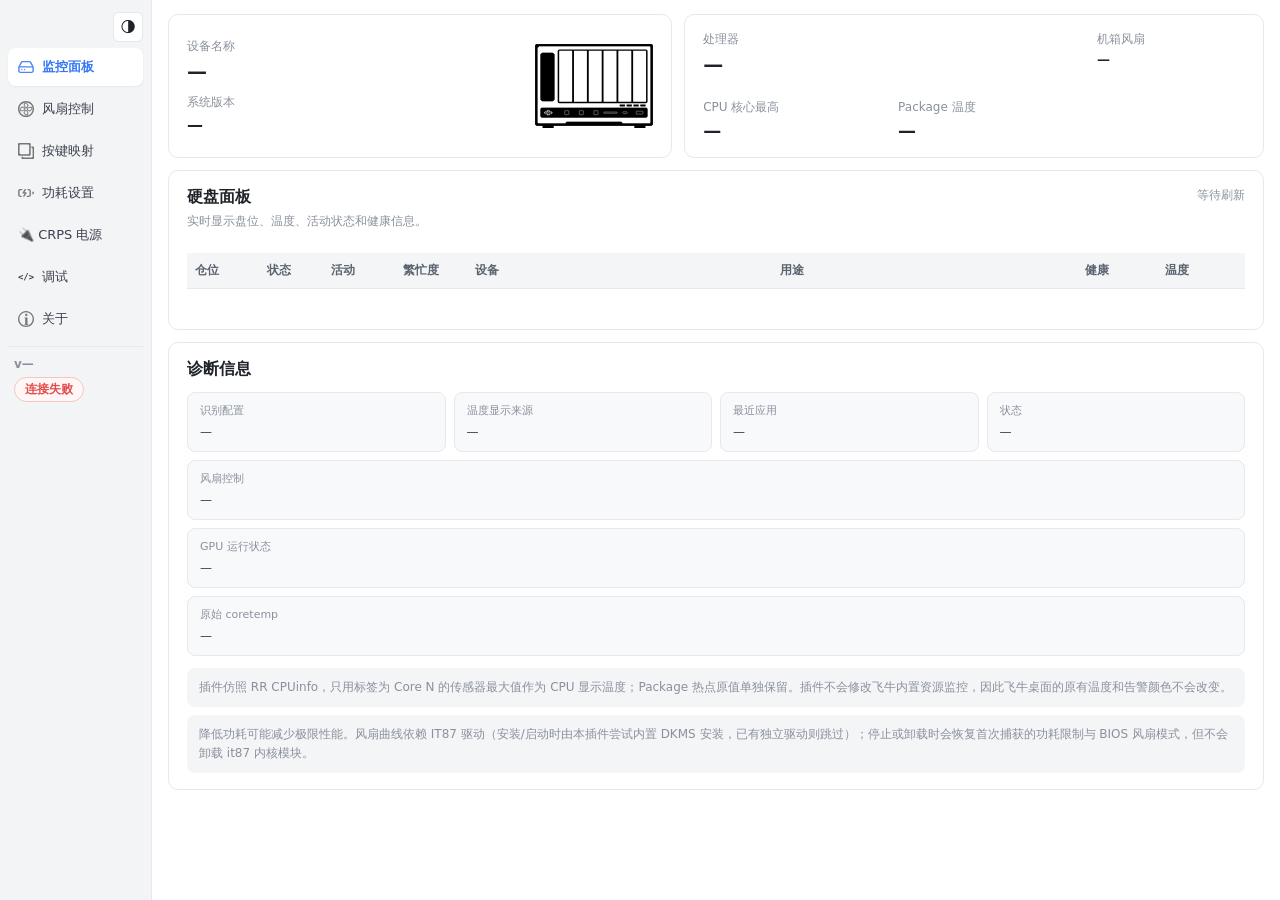
==== commit 253b438d: "feat: 补齐 CRPS 融合主体改动 (server 挂载/serve 编排/主 UI 标签页/适配器)" ====
--- a/app/ui/static/index.html
+++ b/app/ui/static/index.html
@@ -60,6 +60,7 @@
           <button id="tab-fan" type="button" role="tab" aria-selected="false" aria-controls="panel-fan" tabindex="-1"><img src="images/panel/风扇控制图标.svg" alt="">风扇控制</button>
           <button id="tab-gpio" type="button" role="tab" aria-selected="false" aria-controls="panel-gpio" tabindex="-1"><img src="images/panel/按键映射图标.svg" alt="">按键映射</button>
           <button id="tab-power" type="button" role="tab" aria-selected="false" aria-controls="panel-power" tabindex="-1"><img src="images/panel/功耗设置图标.svg" alt="">功耗设置</button>
+          <button id="tab-crps" type="button" role="tab" aria-selected="false" aria-controls="panel-crps" tabindex="-1">🔌 CRPS 电源</button>
           <button id="tab-debug" type="button" role="tab" aria-selected="false" aria-controls="panel-debug" tabindex="-1"><span class="debug-tab-icon" aria-hidden="true">&lt;/&gt;</span>调试</button>
           <button id="tab-about" type="button" role="tab" aria-selected="false" aria-controls="panel-about" tabindex="-1"><img src="images/panel/关于我们图标.svg" alt="">关于</button>
         </nav>
@@ -384,6 +385,10 @@
             <button id="restore" type="button" class="danger">恢复安装前配置</button>
           </div>
           <p id="message-global" class="message" role="status" aria-live="polite"></p>
+        </section>
+
+        <section id="panel-crps" class="tab-panel crps-panel" role="tabpanel" aria-labelledby="tab-crps" hidden>
+          <iframe id="crps-frame" data-src="crps/" title="CRPS 电源监控"></iframe>
         </section>
 
         <section id="panel-debug" class="tab-panel" role="tabpanel" aria-labelledby="tab-debug" hidden>
--- a/app/ui/static/styles.css
+++ b/app/ui/static/styles.css
@@ -2134,3 +2134,16 @@
   font-weight: 650;
   white-space: nowrap;
 }
+
+/* ---- CRPS 电源监控页 (iframe 内嵌独立页面) ---- */
+.tab-panel.crps-panel {
+  height: calc(100vh - 140px);
+  min-height: 520px;
+}
+.tab-panel.crps-panel iframe {
+  width: 100%;
+  height: 100%;
+  border: none;
+  border-radius: var(--radius-lg, 12px);
+  background: transparent;
+}
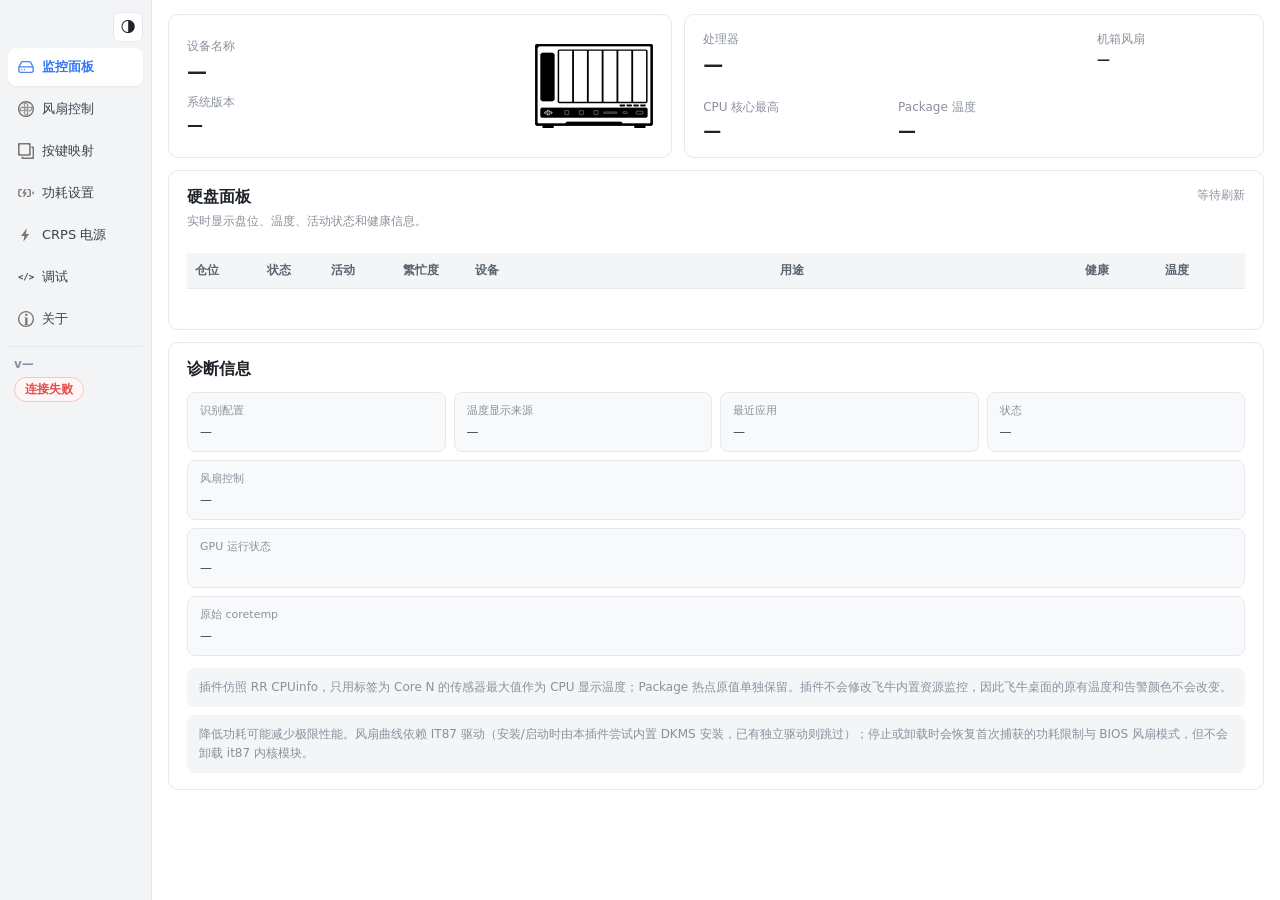
==== commit 9a528812: "fix: 手机端 CRPS 适配 — tab 图标换 SVG(消除 emoji 挤压), 耗电卡 2x2, 柱状图加高+日期标签稀疏化" ====
--- a/app/ui/static/index.html
+++ b/app/ui/static/index.html
@@ -60,7 +60,7 @@
           <button id="tab-fan" type="button" role="tab" aria-selected="false" aria-controls="panel-fan" tabindex="-1"><img src="images/panel/风扇控制图标.svg" alt="">风扇控制</button>
           <button id="tab-gpio" type="button" role="tab" aria-selected="false" aria-controls="panel-gpio" tabindex="-1"><img src="images/panel/按键映射图标.svg" alt="">按键映射</button>
           <button id="tab-power" type="button" role="tab" aria-selected="false" aria-controls="panel-power" tabindex="-1"><img src="images/panel/功耗设置图标.svg" alt="">功耗设置</button>
-          <button id="tab-crps" type="button" role="tab" aria-selected="false" aria-controls="panel-crps" tabindex="-1">🔌 CRPS 电源</button>
+          <button id="tab-crps" type="button" role="tab" aria-selected="false" aria-controls="panel-crps" tabindex="-1"><img src="images/panel/CRPS图标.svg" alt="">CRPS 电源</button>
           <button id="tab-debug" type="button" role="tab" aria-selected="false" aria-controls="panel-debug" tabindex="-1"><span class="debug-tab-icon" aria-hidden="true">&lt;/&gt;</span>调试</button>
           <button id="tab-about" type="button" role="tab" aria-selected="false" aria-controls="panel-about" tabindex="-1"><img src="images/panel/关于我们图标.svg" alt="">关于</button>
         </nav>
--- a/app/ui/static/styles.css
+++ b/app/ui/static/styles.css
@@ -2136,14 +2136,15 @@
 }
 
 /* ---- CRPS 电源监控页 (iframe 内嵌独立页面) ---- */
+/* iframe 高度由 JS 按内容自适应: 内部不再滚动, 由主应用整页滚动, 滚动条直达页面底部 */
 .tab-panel.crps-panel {
-  height: calc(100vh - 140px);
-  min-height: 520px;
+  height: auto;
+  min-height: 320px;
 }
 .tab-panel.crps-panel iframe {
   width: 100%;
-  height: 100%;
+  height: 720px; /* JS 加载后按内容高度覆盖 */
   border: none;
-  border-radius: var(--radius-lg, 12px);
   background: transparent;
-}
+  display: block;
+}
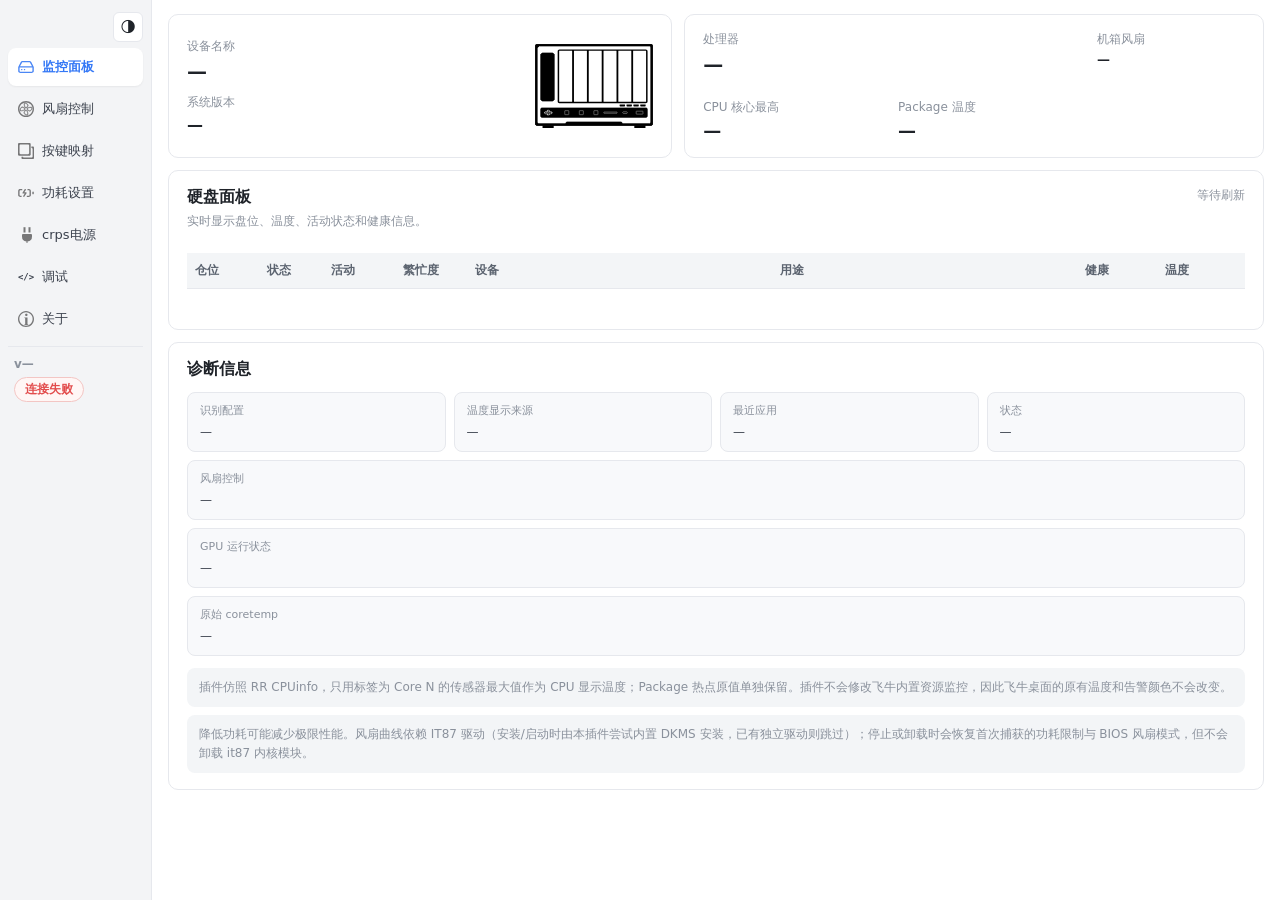
==== commit d1d83e14: "style: 侧边栏标签改为「crps电源」 Co-Authored-By: Claude Sonnet 4.6 noreply@anthropic.com" ====
--- a/app/ui/static/index.html
+++ b/app/ui/static/index.html
@@ -60,7 +60,7 @@
           <button id="tab-fan" type="button" role="tab" aria-selected="false" aria-controls="panel-fan" tabindex="-1"><img src="images/panel/风扇控制图标.svg" alt="">风扇控制</button>
           <button id="tab-gpio" type="button" role="tab" aria-selected="false" aria-controls="panel-gpio" tabindex="-1"><img src="images/panel/按键映射图标.svg" alt="">按键映射</button>
           <button id="tab-power" type="button" role="tab" aria-selected="false" aria-controls="panel-power" tabindex="-1"><img src="images/panel/功耗设置图标.svg" alt="">功耗设置</button>
-          <button id="tab-crps" type="button" role="tab" aria-selected="false" aria-controls="panel-crps" tabindex="-1"><img src="images/panel/CRPS图标.svg" alt="">CRPS 电源</button>
+          <button id="tab-crps" type="button" role="tab" aria-selected="false" aria-controls="panel-crps" tabindex="-1"><img src="images/panel/CRPS图标.svg" alt="">crps电源</button>
           <button id="tab-debug" type="button" role="tab" aria-selected="false" aria-controls="panel-debug" tabindex="-1"><span class="debug-tab-icon" aria-hidden="true">&lt;/&gt;</span>调试</button>
           <button id="tab-about" type="button" role="tab" aria-selected="false" aria-controls="panel-about" tabindex="-1"><img src="images/panel/关于我们图标.svg" alt="">关于</button>
         </nav>
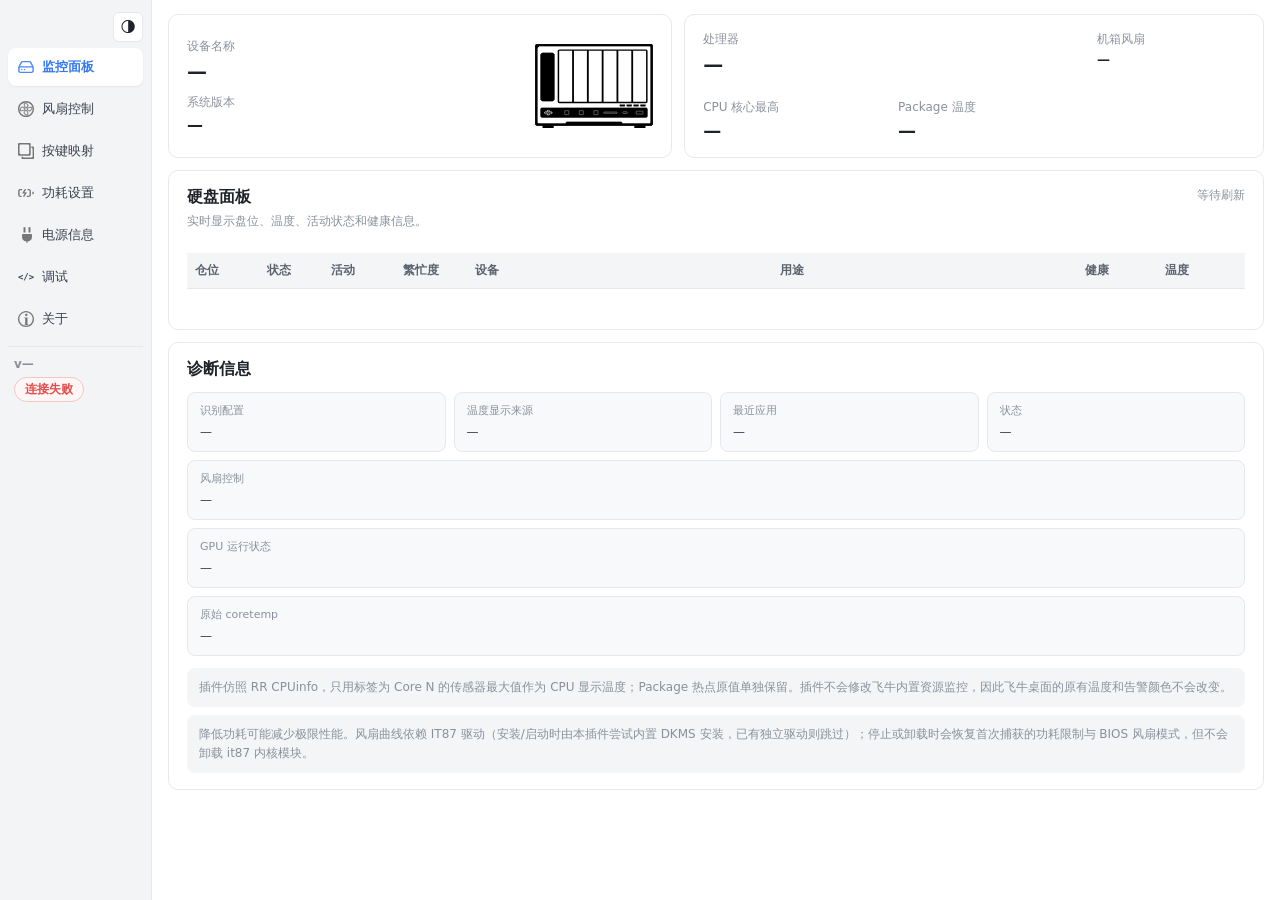
==== commit f9f57638: "style: 侧边栏标签改为「电源信息」 Co-Authored-By: Claude Sonnet 4.6 noreply@anthropic.com" ====
--- a/app/ui/static/index.html
+++ b/app/ui/static/index.html
@@ -60,7 +60,7 @@
           <button id="tab-fan" type="button" role="tab" aria-selected="false" aria-controls="panel-fan" tabindex="-1"><img src="images/panel/风扇控制图标.svg" alt="">风扇控制</button>
           <button id="tab-gpio" type="button" role="tab" aria-selected="false" aria-controls="panel-gpio" tabindex="-1"><img src="images/panel/按键映射图标.svg" alt="">按键映射</button>
           <button id="tab-power" type="button" role="tab" aria-selected="false" aria-controls="panel-power" tabindex="-1"><img src="images/panel/功耗设置图标.svg" alt="">功耗设置</button>
-          <button id="tab-crps" type="button" role="tab" aria-selected="false" aria-controls="panel-crps" tabindex="-1"><img src="images/panel/CRPS图标.svg" alt="">crps电源</button>
+          <button id="tab-crps" type="button" role="tab" aria-selected="false" aria-controls="panel-crps" tabindex="-1"><img src="images/panel/CRPS图标.svg" alt="">电源信息</button>
           <button id="tab-debug" type="button" role="tab" aria-selected="false" aria-controls="panel-debug" tabindex="-1"><span class="debug-tab-icon" aria-hidden="true">&lt;/&gt;</span>调试</button>
           <button id="tab-about" type="button" role="tab" aria-selected="false" aria-controls="panel-about" tabindex="-1"><img src="images/panel/关于我们图标.svg" alt="">关于</button>
         </nav>
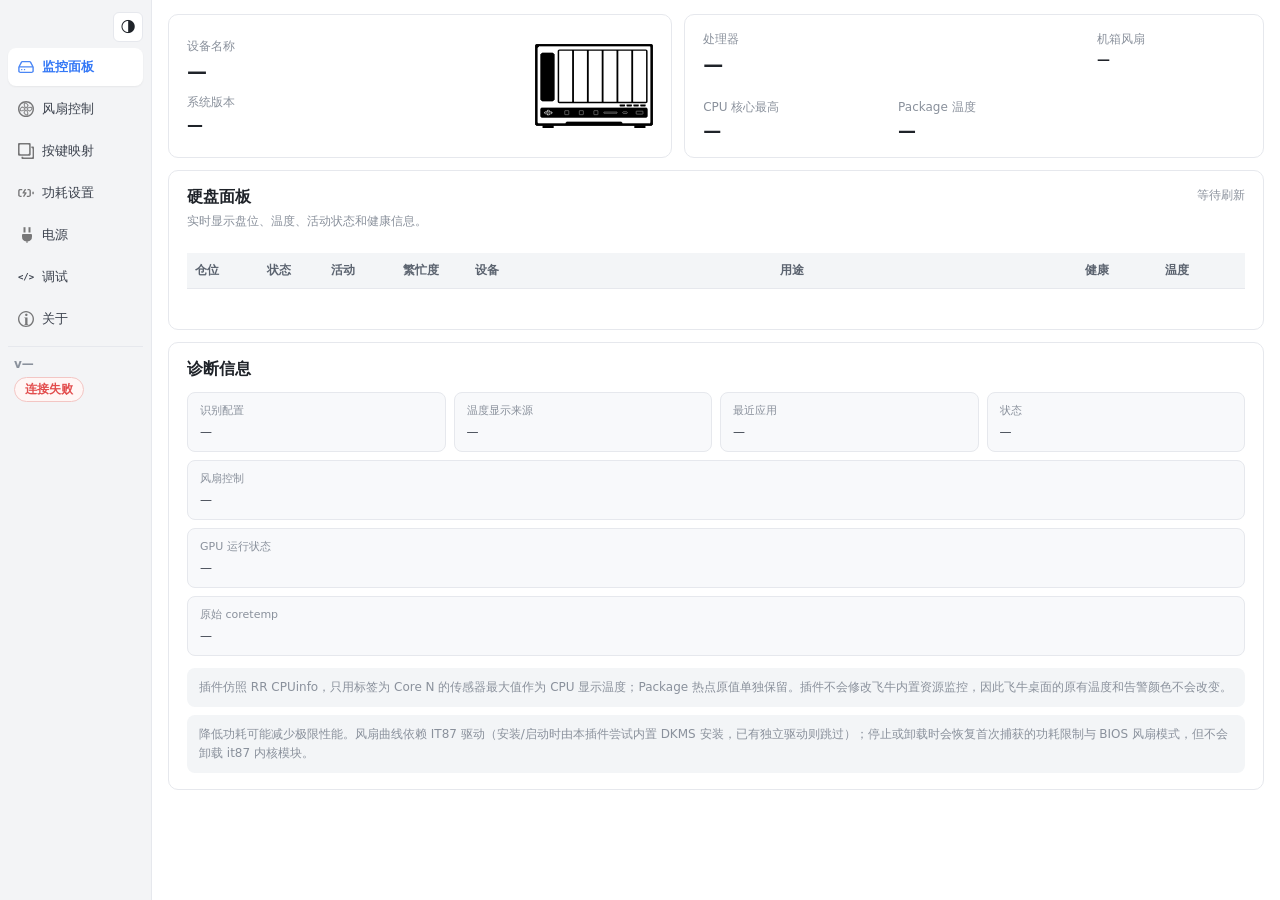
==== commit 6d4d6b37: "style: 侧边栏标签改为「电源」 Co-Authored-By: Claude Sonnet 4.6 noreply@anthropic.com" ====
--- a/app/ui/static/index.html
+++ b/app/ui/static/index.html
@@ -60,7 +60,7 @@
           <button id="tab-fan" type="button" role="tab" aria-selected="false" aria-controls="panel-fan" tabindex="-1"><img src="images/panel/风扇控制图标.svg" alt="">风扇控制</button>
           <button id="tab-gpio" type="button" role="tab" aria-selected="false" aria-controls="panel-gpio" tabindex="-1"><img src="images/panel/按键映射图标.svg" alt="">按键映射</button>
           <button id="tab-power" type="button" role="tab" aria-selected="false" aria-controls="panel-power" tabindex="-1"><img src="images/panel/功耗设置图标.svg" alt="">功耗设置</button>
-          <button id="tab-crps" type="button" role="tab" aria-selected="false" aria-controls="panel-crps" tabindex="-1"><img src="images/panel/CRPS图标.svg" alt="">电源信息</button>
+          <button id="tab-crps" type="button" role="tab" aria-selected="false" aria-controls="panel-crps" tabindex="-1"><img src="images/panel/CRPS图标.svg" alt="">电源</button>
           <button id="tab-debug" type="button" role="tab" aria-selected="false" aria-controls="panel-debug" tabindex="-1"><span class="debug-tab-icon" aria-hidden="true">&lt;/&gt;</span>调试</button>
           <button id="tab-about" type="button" role="tab" aria-selected="false" aria-controls="panel-about" tabindex="-1"><img src="images/panel/关于我们图标.svg" alt="">关于</button>
         </nav>
